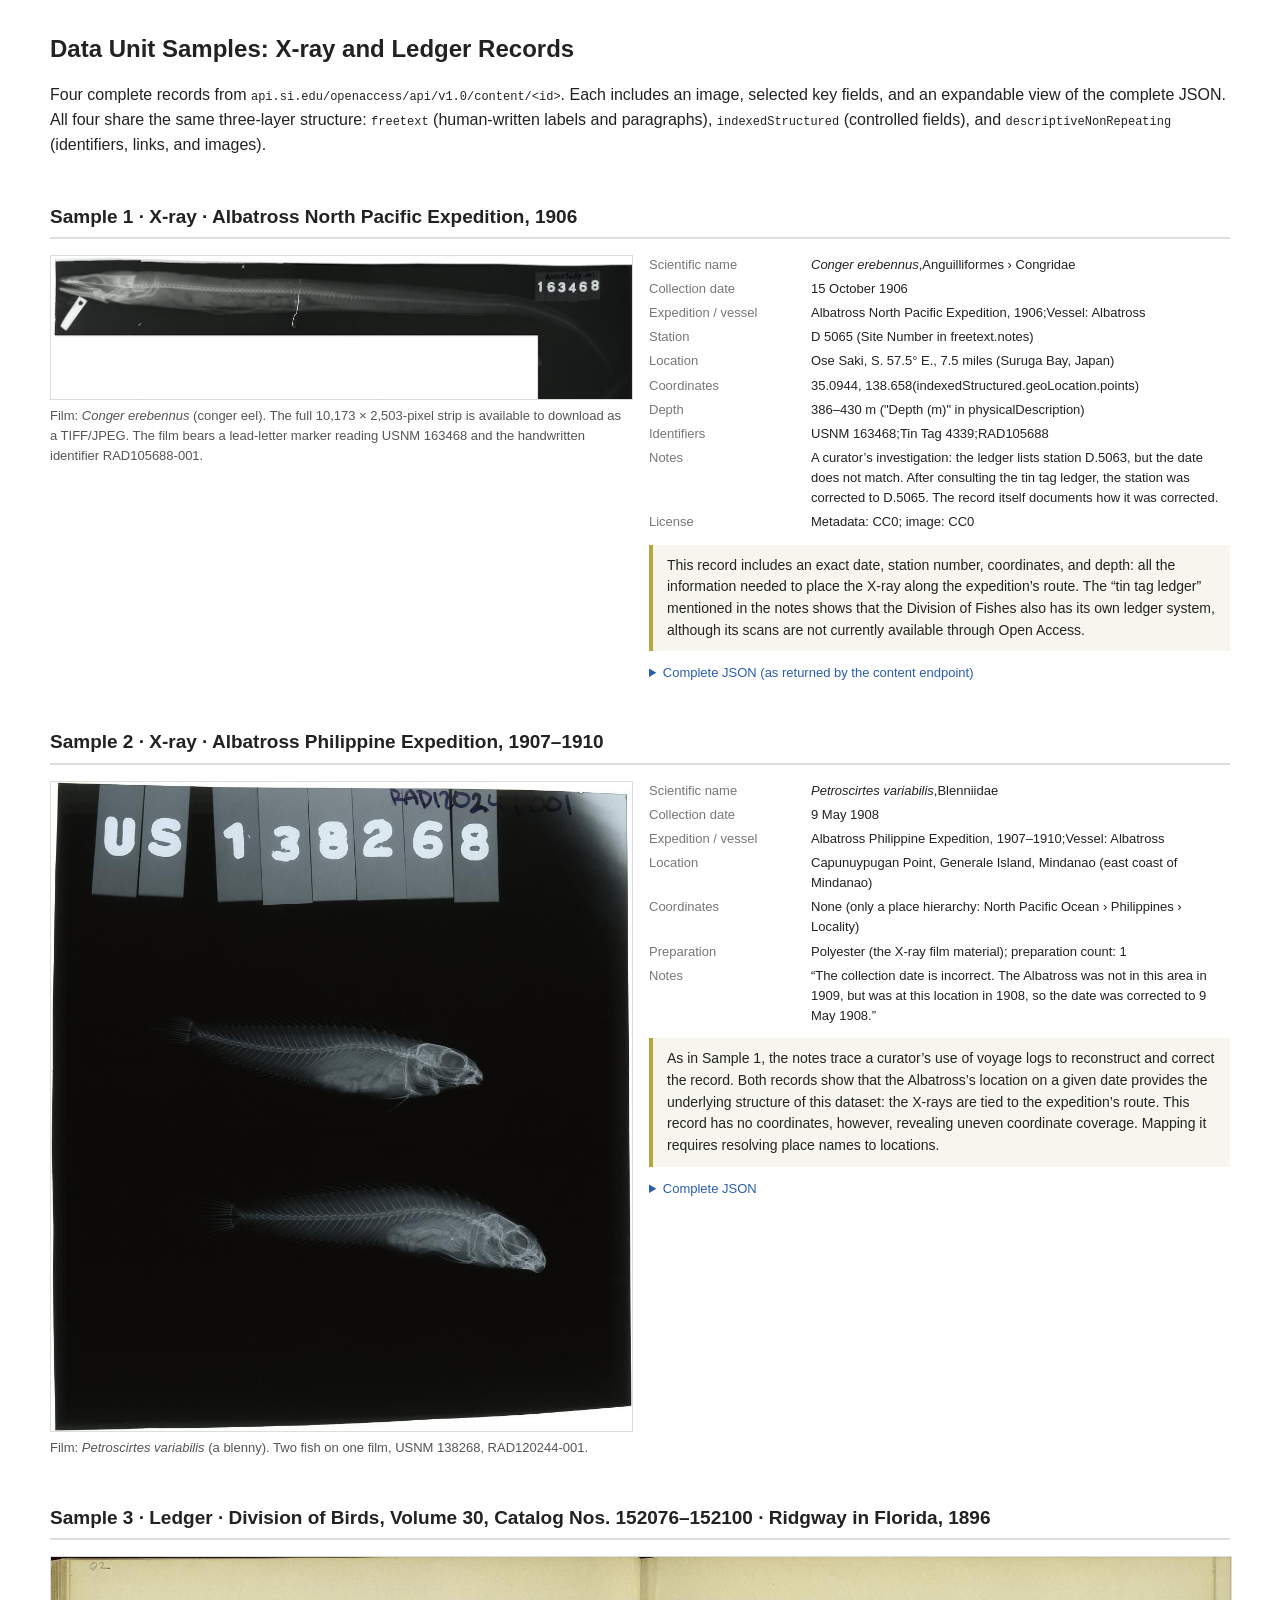
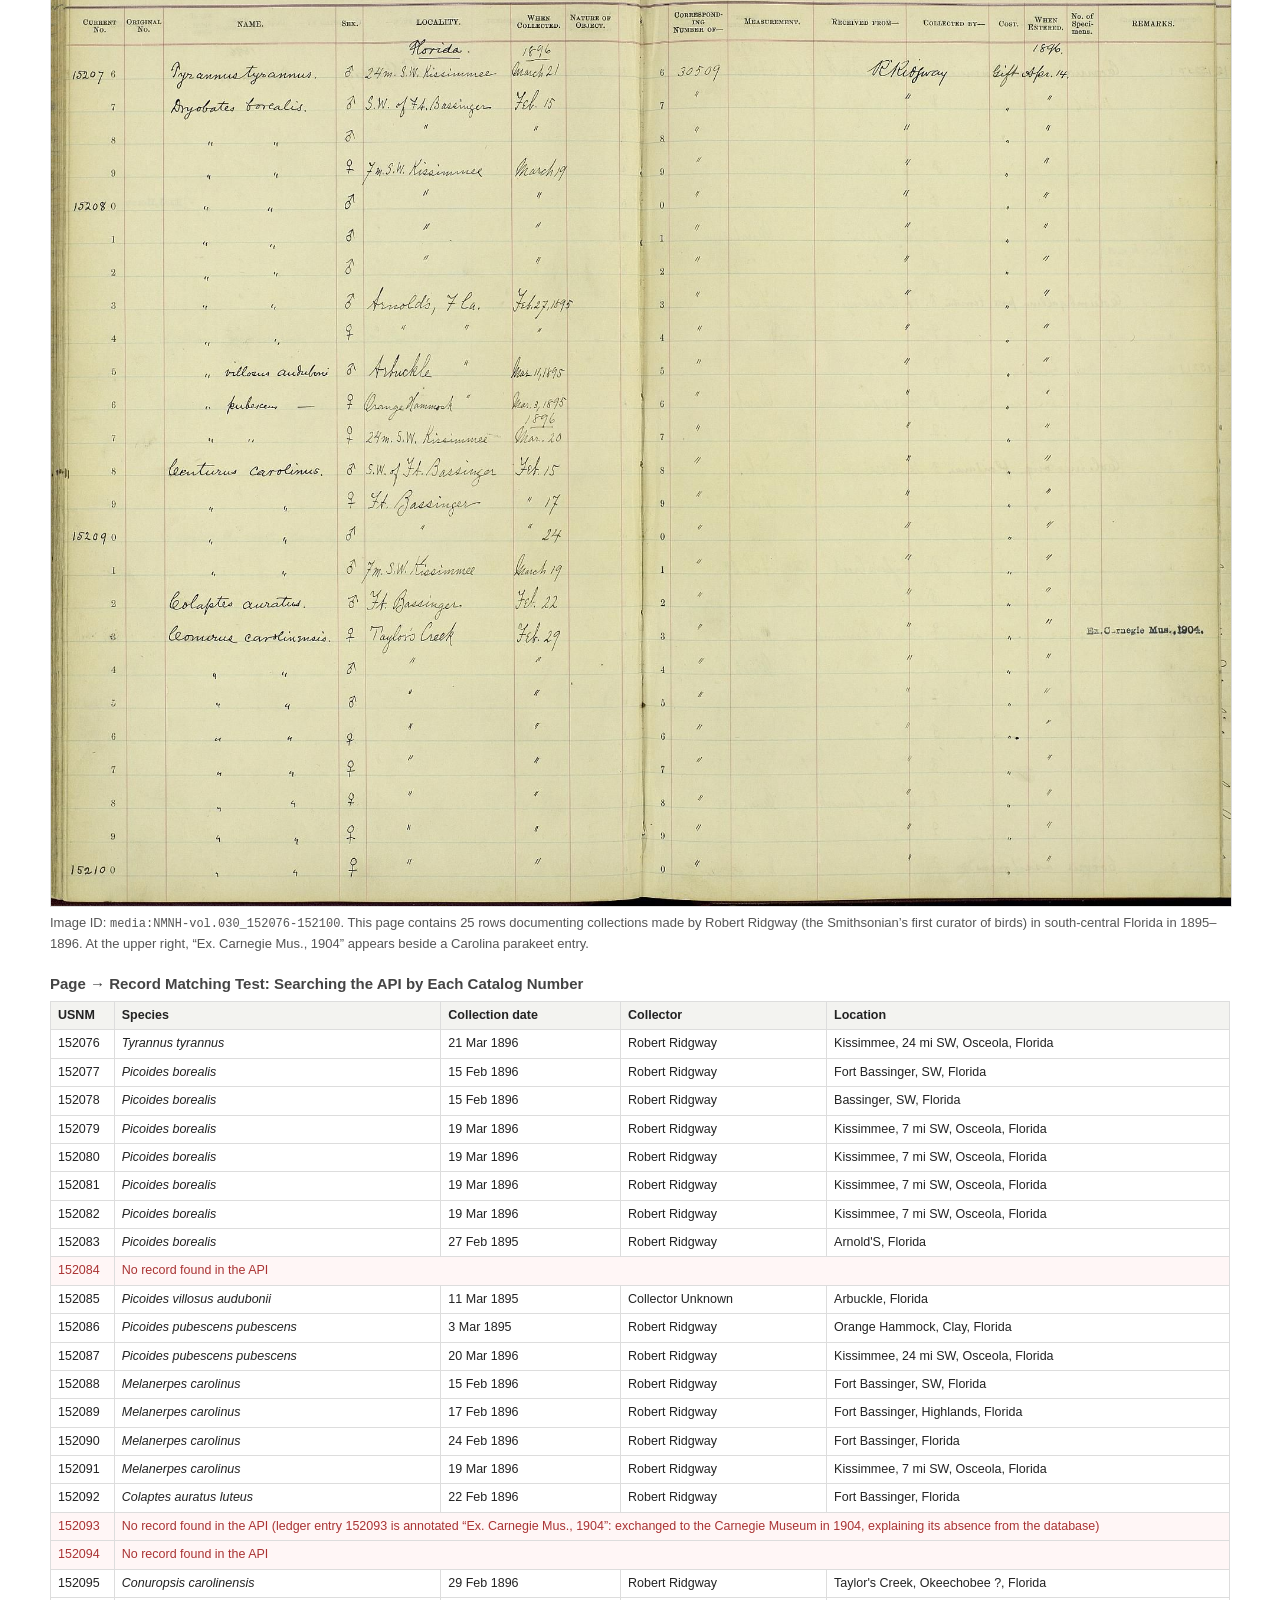
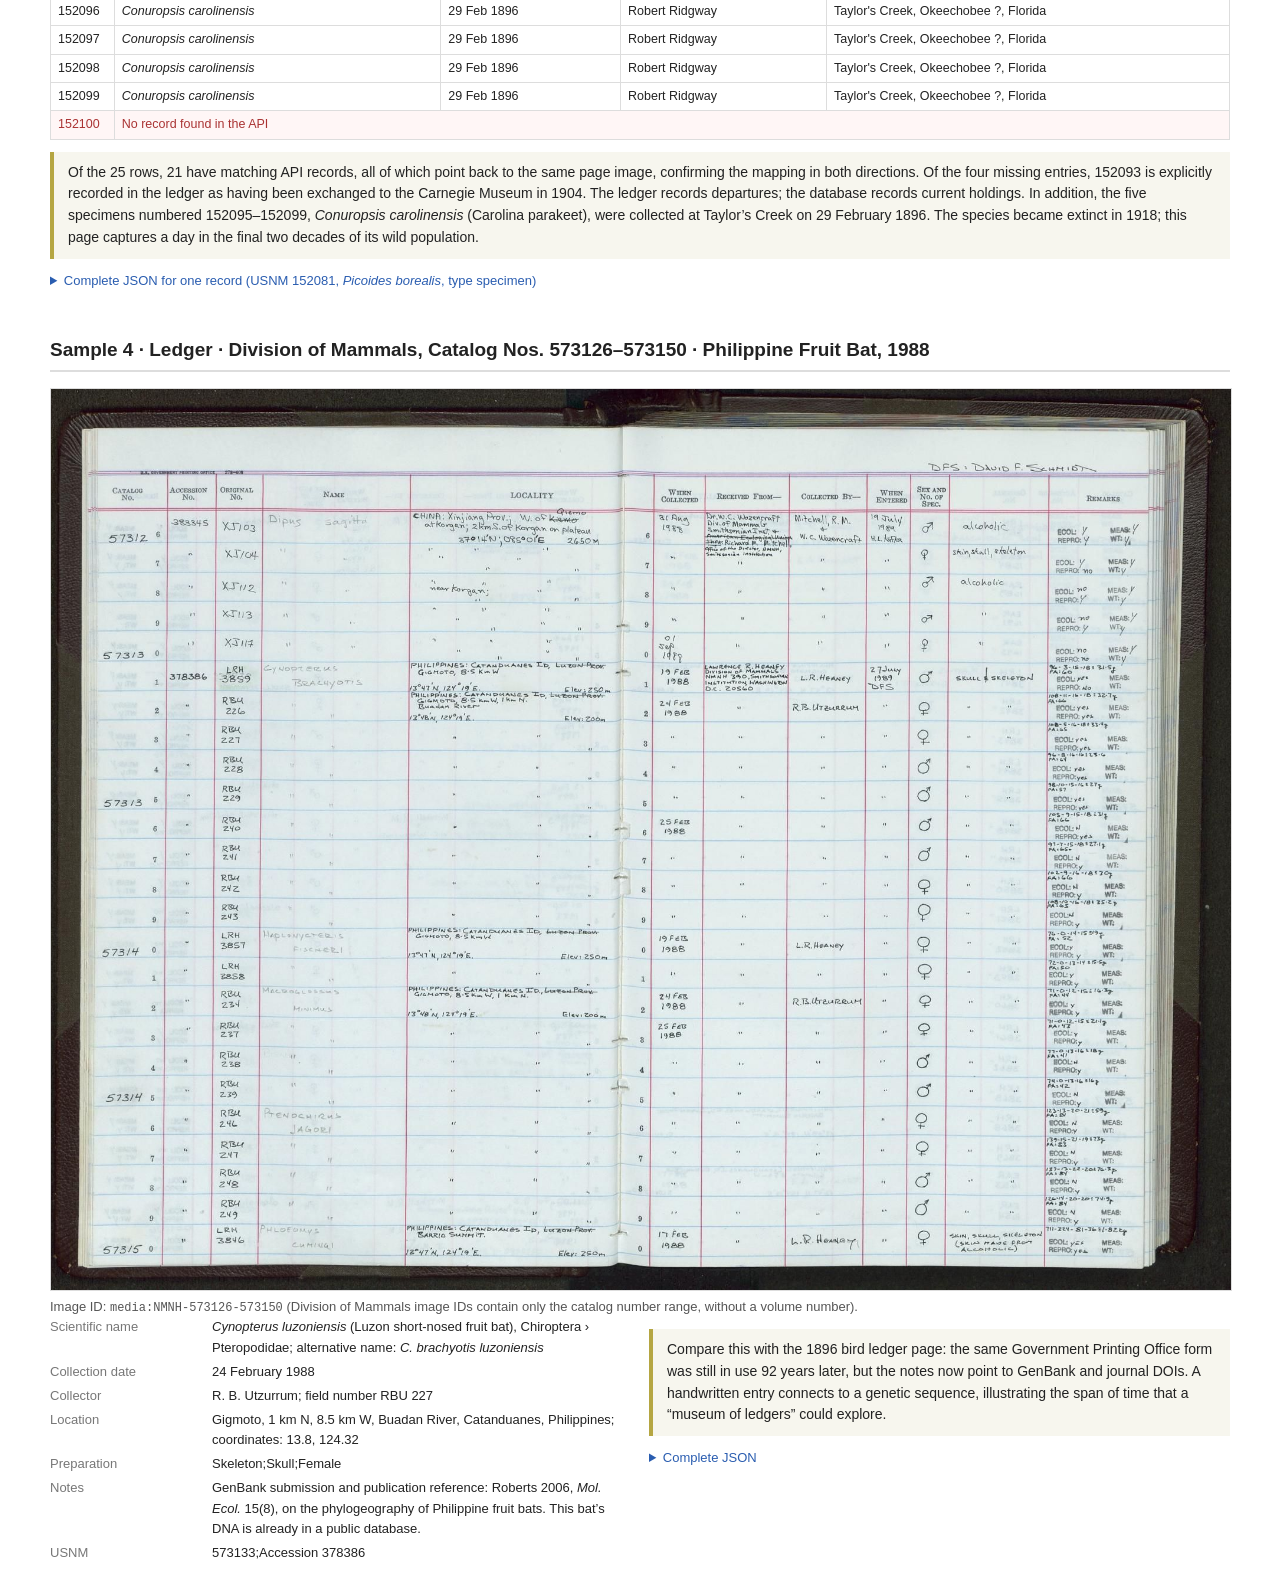
==== si_data_unit_samples_english.html @ 01567a66 "Add files via upload" ====
<!doctype html><html lang="en"><head><meta charset="utf-8"><meta name="viewport" content="width=device-width,initial-scale=1"><title>Data Unit Samples: X-rays and Ledgers</title>
<style>
body{font-family:-apple-system,"Segoe UI","PingFang SC","Microsoft YaHei",sans-serif;max-width:1180px;margin:30px auto;padding:0 20px;color:#222;line-height:1.55}
h1{font-size:24px} h2{font-size:19px;margin-top:44px;border-bottom:2px solid #ddd;padding-bottom:6px} h3{font-size:15px;margin:18px 0 6px;color:#444}
img{max-width:100%;display:block;border:1px solid #ddd} .row{display:grid;grid-template-columns:1fr 1fr;gap:18px} @media(max-width:800px){.row{grid-template-columns:1fr}}
dl{display:grid;grid-template-columns:150px 1fr;gap:4px 12px;font-size:13px;margin:0} dt{color:#777} dd{margin:0}
details{margin-top:10px} summary{cursor:pointer;color:#2a5db0;font-size:13px} pre{background:#f5f5f2;padding:12px;font-size:11.5px;overflow:auto;max-height:640px;border:1px solid #e5e5e5}
table{border-collapse:collapse;font-size:12.5px;width:100%} th,td{border:1px solid #ddd;padding:4px 7px;text-align:left} th{background:#f3f3f0} tr.miss td{color:#a33;background:#fff6f6}
.note{background:#f7f6ee;border-left:4px solid #b5a642;padding:10px 14px;font-size:14px;margin:12px 0}
.layer{font-size:13px;color:#555;margin:6px 0 0} code{font-size:12px}
</style></head><body>
<h1>Data Unit Samples: X-ray and Ledger Records</h1>
<p>Four complete records from <code>api.si.edu/openaccess/api/v1.0/content/&lt;id&gt;</code>. Each includes an image, selected key fields, and an expandable view of the complete JSON. All four share the same three-layer structure: <code>freetext</code> (human-written labels and paragraphs), <code>indexedStructured</code> (controlled fields), and <code>descriptiveNonRepeating</code> (identifiers, links, and images).</p>

<h2>Sample 1 · X-ray · Albatross North Pacific Expedition, 1906</h2>
<div class="row"><div><img src="[data-uri]"><p class="layer">Film: <i>Conger erebennus</i> (conger eel). The full 10,173 × 2,503-pixel strip is available to download as a TIFF/JPEG. The film bears a lead-letter marker reading USNM 163468 and the handwritten identifier RAD105688-001.</p></div>
<div><dl>
<dt>Scientific name</dt><dd><i>Conger erebennus</i>,Anguilliformes › Congridae</dd>
<dt>Collection date</dt><dd>15 October 1906</dd>
<dt>Expedition / vessel</dt><dd>Albatross North Pacific Expedition, 1906;Vessel: Albatross</dd>
<dt>Station</dt><dd>D 5065 (Site Number in freetext.notes)</dd>
<dt>Location</dt><dd>Ose Saki, S. 57.5° E., 7.5 miles (Suruga Bay, Japan)</dd>
<dt>Coordinates</dt><dd>35.0944, 138.658(indexedStructured.geoLocation.points)</dd>
<dt>Depth</dt><dd>386–430 m ("Depth (m)" in physicalDescription)</dd>
<dt>Identifiers</dt><dd>USNM 163468;Tin Tag 4339;RAD105688</dd>
<dt>Notes</dt><dd>A curator’s investigation: the ledger lists station D.5063, but the date does not match. After consulting the tin tag ledger, the station was corrected to D.5065. The record itself documents how it was corrected.</dd>
<dt>License</dt><dd>Metadata: CC0; image: CC0</dd>
</dl>
<div class="note">This record includes an exact date, station number, coordinates, and depth: all the information needed to place the X-ray along the expedition’s route. The “tin tag ledger” mentioned in the notes shows that the Division of Fishes also has its own ledger system, although its scans are not currently available through Open Access.</div>
<details><summary>Complete JSON (as returned by the content endpoint)</summary><pre>{
  &quot;id&quot;: &quot;ld1-1643414114157-1643414151079-1&quot;,
  &quot;title&quot;: &quot;Conger erebennus&quot;,
  &quot;unitCode&quot;: &quot;NMNHFISHES&quot;,
  &quot;type&quot;: &quot;edanmdm&quot;,
  &quot;url&quot;: &quot;edanmdm:nmnhvz_5194413&quot;,
  &quot;content&quot;: {
    &quot;freetext&quot;: {
      &quot;date&quot;: [
        {
          &quot;label&quot;: &quot;Collection Date&quot;,
          &quot;content&quot;: &quot;15 Oct 1906&quot;
        }
      ],
      &quot;name&quot;: [
        {
          &quot;label&quot;: &quot;Expedition&quot;,
          &quot;content&quot;: &quot;Albatross North Pacific Expedition, 1906&quot;
        },
        {
          &quot;label&quot;: &quot;Ocean/Sea/Gulf&quot;,
          &quot;content&quot;: &quot;North Pacific Ocean, Suruga Bay&quot;
        },
        {
          &quot;label&quot;: &quot;Vessel&quot;,
          &quot;content&quot;: &quot;Albatross&quot;
        }
      ],
      &quot;notes&quot;: [
        {
          &quot;label&quot;: &quot;Notes&quot;,
          &quot;content&quot;: &quot;In ledger there is a notation indicating this lot was collected at Albatross station D. 5063, but associated data in locality text has different collection date (15 Oct 1906) from proofed collection date for this station (13 Oct 1906). Albatross tin tag ledger indicates TT 4339 was collected at D. 5065. No labels in specimen jar, other than computer printed label. Locality has been updated to station D. 5065.&quot;
        },
        {
          &quot;label&quot;: &quot;Record Last Modified&quot;,
          &quot;content&quot;: &quot;10 Dec 2015&quot;
        },
        {
          &quot;label&quot;: &quot;Site Number&quot;,
          &quot;content&quot;: &quot;D 5065&quot;
        },
        {
          &quot;label&quot;: &quot;Specimen Count&quot;,
          &quot;content&quot;: &quot;1&quot;
        }
      ],
      &quot;place&quot;: [
        {
          &quot;label&quot;: &quot;Place&quot;,
          &quot;content&quot;: &quot;Ose Saki, S. 57.5 degrees E., 7.5 miles. (In Suruga Gulf, Japan)., Japan, North Pacific Ocean&quot;
        }
      ],
      &quot;setName&quot;: [
        {
          &quot;label&quot;: &quot;See more items in&quot;,
          &quot;content&quot;: &quot;Vertebrate Zoology&quot;
        },
        {
          &quot;label&quot;: &quot;See more items in&quot;,
          &quot;content&quot;: &quot;Fishes&quot;
        }
      ],
      &quot;publisher&quot;: [
        {
          &quot;label&quot;: &quot;Published Name&quot;,
          &quot;content&quot;: &quot;Conger erebennus&quot;
        }
      ],
      &quot;dataSource&quot;: [
        {
          &quot;label&quot;: &quot;Data Source&quot;,
          &quot;content&quot;: &quot;NMNH - Vertebrate Zoology - Fishes Division&quot;
        }
      ],
      &quot;identifier&quot;: [
        {
          &quot;label&quot;: &quot;Accession Number&quot;,
          &quot;content&quot;: &quot;000000&quot;
        },
        {
          &quot;label&quot;: &quot;Other Numbers&quot;,
          &quot;content&quot;: &quot;Tin Tag : 4339&quot;
        },
        {
          &quot;label&quot;: &quot;USNM Number&quot;,
          &quot;content&quot;: &quot;163468&quot;
        }
      ],
      &quot;taxonomicName&quot;: [
        {
          &quot;label&quot;: &quot;Taxonomy&quot;,
          &quot;content&quot;: &quot;Animalia, Chordata, Vertebrata, Osteichthyes, Actinopterygii, Neopterygii, Elopomorpha, Anguilliformes, Congroidei, Congridae, Congrinae&quot;
        }
      ],
      &quot;physicalDescription&quot;: [
        {
          &quot;label&quot;: &quot;Depth (m)&quot;,
          &quot;content&quot;: &quot;386 - 430&quot;
        }
      ]
    },
    &quot;indexedStructured&quot;: {
      &quot;date&quot;: [
        &quot;1900s&quot;
      ],
      &quot;place&quot;: [
        &quot;Japan&quot;,
        &quot;North Pacific Ocean&quot;
      ],
      &quot;topic&quot;: [
        &quot;Actinopterygii&quot;,
        &quot;Fishes&quot;
      ],
      &quot;tax_class&quot;: [
        &quot;Actinopterygii&quot;
      ],
      &quot;tax_order&quot;: [
        &quot;Anguilliformes&quot;
      ],
      &quot;tax_family&quot;: [
        &quot;Congridae&quot;
      ],
      &quot;tax_phylum&quot;: [
        &quot;Chordata&quot;
      ],
      &quot;geoLocation&quot;: [
        {
          &quot;L1&quot;: {
            &quot;type&quot;: &quot;Continent&quot;,
            &quot;content&quot;: &quot;North Pacific Ocean&quot;
          },
          &quot;L2&quot;: {
            &quot;type&quot;: &quot;Country&quot;,
            &quot;content&quot;: &quot;Japan&quot;
          },
          &quot;Other&quot;: {
            &quot;type&quot;: &quot;Locality&quot;,
            &quot;content&quot;: &quot;Ose Saki, S. 57.5 degrees E., 7.5 miles. (In Suruga Gulf, Japan).&quot;
          },
          &quot;points&quot;: {
            &quot;point&quot;: {
              &quot;latitude&quot;: {
                &quot;type&quot;: &quot;decimal&quot;,
                &quot;content&quot;: &quot;35.0944&quot;
              },
              &quot;longitude&quot;: {
                &quot;type&quot;: &quot;decimal&quot;,
                &quot;content&quot;: &quot;138.658&quot;
              }
            }
          }
        }
      ],
      &quot;tax_kingdom&quot;: [
        &quot;Animalia&quot;
      ],
      &quot;scientific_name&quot;: [
        &quot;Conger erebennus&quot;
      ],
      &quot;online_media_type&quot;: [
        &quot;Images&quot;
      ]
    },
    &quot;descriptiveNonRepeating&quot;: {
      &quot;guid&quot;: &quot;http://n2t.net/ark:/65665/31aa3c822-1c84-497d-b0b3-82d79bdae93c&quot;,
      &quot;title&quot;: {
        &quot;label&quot;: &quot;title&quot;,
        &quot;content&quot;: &quot;Conger erebennus&quot;
      },
      &quot;record_ID&quot;: &quot;nmnhvz_5194413&quot;,
      &quot;unit_code&quot;: &quot;NMNHFISHES&quot;,
      &quot;title_sort&quot;: &quot;CONGER EREBENNUS&quot;,
      &quot;data_source&quot;: &quot;NMNH - Vertebrate Zoology - Fishes Division&quot;,
      &quot;record_link&quot;: &quot;http://n2t.net/ark:/65665/31aa3c822-1c84-497d-b0b3-82d79bdae93c&quot;,
      &quot;online_media&quot;: {
        &quot;media&quot;: [
          {
            &quot;id&quot;: &quot;media:NMNH-Conger_erebennus_RAD105688_001&quot;,
            &quot;guid&quot;: &quot;http://n2t.net/ark:/65665/m3b4f464e6-d276-468d-b751-23a638458450&quot;,
            &quot;type&quot;: &quot;Images&quot;,
            &quot;idsId&quot;: &quot;ark:/65665/m3b4f464e6d276468db75123a638458450&quot;,
            &quot;usage&quot;: {
              &quot;access&quot;: &quot;CC0&quot;
            },
            &quot;content&quot;: &quot;https://ids.si.edu/ids/deliveryService/id/ark:/65665/m3b4f464e6d276468db75123a638458450&quot;,
            &quot;thumbnail&quot;: &quot;https://ids.si.edu/ids/deliveryService/id/ark:/65665/m3b4f464e6d276468db75123a638458450/90&quot;,
            &quot;altTextAccessibility&quot;: &quot;&quot;,
            &quot;extDescrAccessibility&quot;: &quot;&quot;,
            &quot;resources&quot;: [
              {
                &quot;label&quot;: &quot;High-resolution TIFF&quot;,
                &quot;url&quot;: &quot;https://ids.si.edu/ids/download?id=NMNH-Conger_erebennus_RAD105688_001.tif&quot;,
                &quot;width&quot;: 10173,
                &quot;height&quot;: 2503,
                &quot;dimensions&quot;: &quot;10173x2503&quot;
              },
              {
                &quot;label&quot;: &quot;High-resolution JPEG&quot;,
                &quot;url&quot;: &quot;https://ids.si.edu/ids/download?id=NMNH-Conger_erebennus_RAD105688_001.jpg&quot;,
                &quot;width&quot;: 10173,
                &quot;height&quot;: 2503,
                &quot;dimensions&quot;: &quot;10173x2503&quot;
              },
              {
                &quot;label&quot;: &quot;Screen Image&quot;,
                &quot;url&quot;: &quot;https://ids.si.edu/ids/download?id=NMNH-Conger_erebennus_RAD105688_001_screen&quot;
              },
              {
                &quot;label&quot;: &quot;Thumbnail Image&quot;,
                &quot;url&quot;: &quot;https://ids.si.edu/ids/download?id=NMNH-Conger_erebennus_RAD105688_001_thumb&quot;
              }
            ]
          }
        ],
        &quot;mediaCount&quot;: 1
      },
      &quot;metadata_usage&quot;: {
        &quot;access&quot;: &quot;CC0&quot;
      }
    }
  },
  &quot;hash&quot;: &quot;a4f7560a0c24f8be225b8e1455f6da3e244323cb&quot;,
  &quot;docSignature&quot;: &quot;163ee21ab77721115747c51538bded5a&quot;,
  &quot;timestamp&quot;: &quot;1663786806&quot;,
  &quot;lastTimeUpdated&quot;: &quot;1734456560&quot;,
  &quot;version&quot;: &quot;&quot;
}</pre></details></div></div>

<h2>Sample 2 · X-ray · Albatross Philippine Expedition, 1907–1910</h2>
<div class="row"><div><img src="[data-uri]"><p class="layer">Film: <i>Petroscirtes variabilis</i> (a blenny). Two fish on one film, USNM 138268, RAD120244-001.</p></div>
<div><dl>
<dt>Scientific name</dt><dd><i>Petroscirtes variabilis</i>,Blenniidae</dd>
<dt>Collection date</dt><dd>9 May 1908</dd>
<dt>Expedition / vessel</dt><dd>Albatross Philippine Expedition, 1907–1910;Vessel: Albatross</dd>
<dt>Location</dt><dd>Capunuypugan Point, Generale Island, Mindanao (east coast of Mindanao)</dd>
<dt>Coordinates</dt><dd>None (only a place hierarchy: North Pacific Ocean › Philippines › Locality)</dd>
<dt>Preparation</dt><dd>Polyester (the X-ray film material); preparation count: 1</dd>
<dt>Notes</dt><dd>“The collection date is incorrect. The Albatross was not in this area in 1909, but was at this location in 1908, so the date was corrected to 9 May 1908.”</dd>
</dl>
<div class="note">As in Sample 1, the notes trace a curator’s use of voyage logs to reconstruct and correct the record. Both records show that the Albatross’s location on a given date provides the underlying structure of this dataset: the X-rays are tied to the expedition’s route. This record has no coordinates, however, revealing uneven coordinate coverage. Mapping it requires resolving place names to locations.</div>
<details><summary>Complete JSON</summary><pre>{
  &quot;id&quot;: &quot;ld1-1643413067249-1643413085184-1&quot;,
  &quot;title&quot;: &quot;Petroscirtes variabilis&quot;,
  &quot;unitCode&quot;: &quot;NMNHFISHES&quot;,
  &quot;type&quot;: &quot;edanmdm&quot;,
  &quot;url&quot;: &quot;edanmdm:nmnhvz_14525341&quot;,
  &quot;content&quot;: {
    &quot;freetext&quot;: {
      &quot;date&quot;: [
        {
          &quot;label&quot;: &quot;Collection Date&quot;,
          &quot;content&quot;: &quot;9 May 1908&quot;
        }
      ],
      &quot;name&quot;: [
        {
          &quot;label&quot;: &quot;Expedition&quot;,
          &quot;content&quot;: &quot;Albatross Philippine Expedition, 1907-1910&quot;
        },
        {
          &quot;label&quot;: &quot;Ocean/Sea/Gulf&quot;,
          &quot;content&quot;: &quot;North Pacific Ocean&quot;
        },
        {
          &quot;label&quot;: &quot;Vessel&quot;,
          &quot;content&quot;: &quot;Albatross&quot;
        }
      ],
      &quot;notes&quot;: [
        {
          &quot;label&quot;: &quot;Notes&quot;,
          &quot;content&quot;: &quot;There is an error with the collection date. The Albatross was not in this area in 1909, but was however in this exact location in 1908. This being the case the record was relinked to May 9, 1908.&quot;
        },
        {
          &quot;label&quot;: &quot;Record Last Modified&quot;,
          &quot;content&quot;: &quot;9 Nov 2020&quot;
        },
        {
          &quot;label&quot;: &quot;Specimen Count&quot;,
          &quot;content&quot;: &quot;1&quot;
        }
      ],
      &quot;place&quot;: [
        {
          &quot;label&quot;: &quot;Place&quot;,
          &quot;content&quot;: &quot;Capunuypugan Point, Generale Island, Mindanao; Pacific Ocean, East Coast Mindanao, Philippines, North Pacific Ocean&quot;
        }
      ],
      &quot;setName&quot;: [
        {
          &quot;label&quot;: &quot;See more items in&quot;,
          &quot;content&quot;: &quot;Vertebrate Zoology&quot;
        },
        {
          &quot;label&quot;: &quot;See more items in&quot;,
          &quot;content&quot;: &quot;Fishes&quot;
        },
        {
          &quot;label&quot;: &quot;See more items in&quot;,
          &quot;content&quot;: &quot;Fish Images&quot;
        }
      ],
      &quot;publisher&quot;: [
        {
          &quot;label&quot;: &quot;Published Name&quot;,
          &quot;content&quot;: &quot;Petroscirtes variabilis&quot;
        }
      ],
      &quot;dataSource&quot;: [
        {
          &quot;label&quot;: &quot;Data Source&quot;,
          &quot;content&quot;: &quot;NMNH - Vertebrate Zoology - Fishes Division&quot;
        }
      ],
      &quot;identifier&quot;: [
        {
          &quot;label&quot;: &quot;Accession Number&quot;,
          &quot;content&quot;: &quot;2077093&quot;
        },
        {
          &quot;label&quot;: &quot;Other Numbers&quot;,
          &quot;content&quot;: &quot;Catalog Number : USNM 138268&quot;
        },
        {
          &quot;label&quot;: &quot;USNM Number&quot;,
          &quot;content&quot;: &quot;RAD120244&quot;
        }
      ],
      &quot;taxonomicName&quot;: [
        {
          &quot;label&quot;: &quot;Taxonomy&quot;,
          &quot;content&quot;: &quot;Animalia, Chordata, Vertebrata, Osteichthyes, Actinopterygii, Neopterygii, Acanthopterygii, Perciformes, Blennioidei, Blenniidae, Blenniinae&quot;
        }
      ],
      &quot;physicalDescription&quot;: [
        {
          &quot;label&quot;: &quot;Prep Count&quot;,
          &quot;content&quot;: &quot;1&quot;
        },
        {
          &quot;label&quot;: &quot;Preparation&quot;,
          &quot;content&quot;: &quot;Polyester&quot;
        }
      ]
    },
    &quot;indexedStructured&quot;: {
      &quot;date&quot;: [
        &quot;1900s&quot;
      ],
      &quot;place&quot;: [
        &quot;Philippines&quot;,
        &quot;North Pacific Ocean&quot;
      ],
      &quot;topic&quot;: [
        &quot;Actinopterygii&quot;,
        &quot;Fishes&quot;
      ],
      &quot;tax_class&quot;: [
        &quot;Actinopterygii&quot;
      ],
      &quot;tax_order&quot;: [
        &quot;Perciformes&quot;
      ],
      &quot;tax_family&quot;: [
        &quot;Blenniidae&quot;
      ],
      &quot;tax_phylum&quot;: [
        &quot;Chordata&quot;
      ],
      &quot;geoLocation&quot;: [
        {
          &quot;L1&quot;: {
            &quot;type&quot;: &quot;Continent&quot;,
            &quot;content&quot;: &quot;North Pacific Ocean&quot;
          },
          &quot;L2&quot;: {
            &quot;type&quot;: &quot;Country&quot;,
            &quot;content&quot;: &quot;Philippines&quot;
          },
          &quot;Other&quot;: {
            &quot;type&quot;: &quot;Locality&quot;,
            &quot;content&quot;: &quot;Capunuypugan Point, Generale Island, Mindanao; Pacific Ocean, East Coast Mindanao&quot;
          }
        }
      ],
      &quot;tax_kingdom&quot;: [
        &quot;Animalia&quot;
      ],
      &quot;scientific_name&quot;: [
        &quot;Petroscirtes variabilis&quot;
      ],
      &quot;online_media_type&quot;: [
        &quot;Images&quot;
      ]
    },
    &quot;descriptiveNonRepeating&quot;: {
      &quot;guid&quot;: &quot;http://n2t.net/ark:/65665/3427c7a81-78ce-4300-b836-58e9186e8fa4&quot;,
      &quot;title&quot;: {
        &quot;label&quot;: &quot;title&quot;,
        &quot;content&quot;: &quot;Petroscirtes variabilis&quot;
      },
      &quot;record_ID&quot;: &quot;nmnhvz_14525341&quot;,
      &quot;unit_code&quot;: &quot;NMNHFISHES&quot;,
      &quot;title_sort&quot;: &quot;PETROSCIRTES VARIABILIS&quot;,
      &quot;data_source&quot;: &quot;NMNH - Vertebrate Zoology - Fishes Division&quot;,
      &quot;record_link&quot;: &quot;http://n2t.net/ark:/65665/3427c7a81-78ce-4300-b836-58e9186e8fa4&quot;,
      &quot;online_media&quot;: {
        &quot;media&quot;: [
          {
            &quot;id&quot;: &quot;media:NMNH-Petroscirtes_variabilis_RAD120244_001&quot;,
            &quot;guid&quot;: &quot;http://n2t.net/ark:/65665/m3befaa7d9-ee0d-41bc-a6ca-b74ede5dedd4&quot;,
            &quot;type&quot;: &quot;Images&quot;,
            &quot;idsId&quot;: &quot;ark:/65665/m3befaa7d9ee0d41bca6cab74ede5dedd4&quot;,
            &quot;usage&quot;: {
              &quot;access&quot;: &quot;CC0&quot;
            },
            &quot;content&quot;: &quot;https://ids.si.edu/ids/deliveryService/id/ark:/65665/m3befaa7d9ee0d41bca6cab74ede5dedd4&quot;,
            &quot;thumbnail&quot;: &quot;https://ids.si.edu/ids/deliveryService/id/ark:/65665/m3befaa7d9ee0d41bca6cab74ede5dedd4/90&quot;,
            &quot;altTextAccessibility&quot;: &quot;&quot;,
            &quot;extDescrAccessibility&quot;: &quot;&quot;,
            &quot;resources&quot;: [
              {
                &quot;label&quot;: &quot;High-resolution TIFF&quot;,
                &quot;url&quot;: &quot;https://ids.si.edu/ids/download?id=NMNH-Petroscirtes_variabilis_RAD120244_001.tif&quot;,
                &quot;width&quot;: 8286,
                &quot;height&quot;: 9265,
                &quot;dimensions&quot;: &quot;8286x9265&quot;
              },
              {
                &quot;label&quot;: &quot;High-resolution JPEG&quot;,
                &quot;url&quot;: &quot;https://ids.si.edu/ids/download?id=NMNH-Petroscirtes_variabilis_RAD120244_001.jpg&quot;,
                &quot;width&quot;: 8286,
                &quot;height&quot;: 9265,
                &quot;dimensions&quot;: &quot;8286x9265&quot;
              },
              {
                &quot;label&quot;: &quot;Screen Image&quot;,
                &quot;url&quot;: &quot;https://ids.si.edu/ids/download?id=NMNH-Petroscirtes_variabilis_RAD120244_001_screen&quot;
              },
              {
                &quot;label&quot;: &quot;Thumbnail Image&quot;,
                &quot;url&quot;: &quot;https://ids.si.edu/ids/download?id=NMNH-Petroscirtes_variabilis_RAD120244_001_thumb&quot;
              }
            ]
          }
        ],
        &quot;mediaCount&quot;: 1
      },
      &quot;metadata_usage&quot;: {
        &quot;access&quot;: &quot;CC0&quot;
      }
    }
  },
  &quot;hash&quot;: &quot;1d72cb362d5eaf888b10dfbdae98b4ba8ef9679a&quot;,
  &quot;docSignature&quot;: &quot;118f37e5624fea47c5959ca9ac5b7f4d&quot;,
  &quot;timestamp&quot;: &quot;1663785545&quot;,
  &quot;lastTimeUpdated&quot;: &quot;1735061477&quot;,
  &quot;version&quot;: &quot;&quot;
}</pre></details></div></div>

<h2>Sample 3 · Ledger · Division of Birds, Volume 30, Catalog Nos. 152076–152100 · Ridgway in Florida, 1896</h2>
<img src="[data-uri]">
<p class="layer">Image ID: <code>media:NMNH-vol.030_152076-152100</code>. This page contains 25 rows documenting collections made by Robert Ridgway (the Smithsonian’s first curator of birds) in south-central Florida in 1895–1896. At the upper right, “Ex. Carnegie Mus., 1904” appears beside a Carolina parakeet entry.</p>
<h3>Page → Record Matching Test: Searching the API by Each Catalog Number</h3>
<table><tr><th>USNM</th><th>Species</th><th>Collection date</th><th>Collector</th><th>Location</th></tr><tr><td>152076</td><td><i>Tyrannus tyrannus</i></td><td>21 Mar 1896</td><td>Robert Ridgway</td><td>Kissimmee, 24 mi SW, Osceola, Florida</td></tr><tr><td>152077</td><td><i>Picoides borealis</i></td><td>15 Feb 1896</td><td>Robert Ridgway</td><td>Fort Bassinger, SW, Florida</td></tr><tr><td>152078</td><td><i>Picoides borealis</i></td><td>15 Feb 1896</td><td>Robert Ridgway</td><td>Bassinger, SW, Florida</td></tr><tr><td>152079</td><td><i>Picoides borealis</i></td><td>19 Mar 1896</td><td>Robert Ridgway</td><td>Kissimmee, 7 mi SW, Osceola, Florida</td></tr><tr><td>152080</td><td><i>Picoides borealis</i></td><td>19 Mar 1896</td><td>Robert Ridgway</td><td>Kissimmee, 7 mi SW, Osceola, Florida</td></tr><tr><td>152081</td><td><i>Picoides borealis</i></td><td>19 Mar 1896</td><td>Robert Ridgway</td><td>Kissimmee, 7 mi SW, Osceola, Florida</td></tr><tr><td>152082</td><td><i>Picoides borealis</i></td><td>19 Mar 1896</td><td>Robert Ridgway</td><td>Kissimmee, 7 mi SW, Osceola, Florida</td></tr><tr><td>152083</td><td><i>Picoides borealis</i></td><td>27 Feb 1895</td><td>Robert Ridgway</td><td>Arnold&#x27;S, Florida</td></tr><tr class='miss'><td>152084</td><td colspan=4>No record found in the API</td></tr><tr><td>152085</td><td><i>Picoides villosus audubonii</i></td><td>11 Mar 1895</td><td>Collector Unknown</td><td>Arbuckle, Florida</td></tr><tr><td>152086</td><td><i>Picoides pubescens pubescens</i></td><td>3 Mar 1895</td><td>Robert Ridgway</td><td>Orange Hammock, Clay, Florida</td></tr><tr><td>152087</td><td><i>Picoides pubescens pubescens</i></td><td>20 Mar 1896</td><td>Robert Ridgway</td><td>Kissimmee, 24 mi SW, Osceola, Florida</td></tr><tr><td>152088</td><td><i>Melanerpes carolinus</i></td><td>15 Feb 1896</td><td>Robert Ridgway</td><td>Fort Bassinger, SW, Florida</td></tr><tr><td>152089</td><td><i>Melanerpes carolinus</i></td><td>17 Feb 1896</td><td>Robert Ridgway</td><td>Fort Bassinger, Highlands, Florida</td></tr><tr><td>152090</td><td><i>Melanerpes carolinus</i></td><td>24 Feb 1896</td><td>Robert Ridgway</td><td>Fort Bassinger, Florida</td></tr><tr><td>152091</td><td><i>Melanerpes carolinus</i></td><td>19 Mar 1896</td><td>Robert Ridgway</td><td>Kissimmee, 7 mi SW, Osceola, Florida</td></tr><tr><td>152092</td><td><i>Colaptes auratus luteus</i></td><td>22 Feb 1896</td><td>Robert Ridgway</td><td>Fort Bassinger, Florida</td></tr><tr class='miss'><td>152093</td><td colspan=4>No record found in the API (ledger entry 152093 is annotated “Ex. Carnegie Mus., 1904”: exchanged to the Carnegie Museum in 1904, explaining its absence from the database)</td></tr><tr class='miss'><td>152094</td><td colspan=4>No record found in the API</td></tr><tr><td>152095</td><td><i>Conuropsis carolinensis</i></td><td>29 Feb 1896</td><td>Robert Ridgway</td><td>Taylor&#x27;s Creek, Okeechobee ?, Florida</td></tr><tr><td>152096</td><td><i>Conuropsis carolinensis</i></td><td>29 Feb 1896</td><td>Robert Ridgway</td><td>Taylor&#x27;s Creek, Okeechobee ?, Florida</td></tr><tr><td>152097</td><td><i>Conuropsis carolinensis</i></td><td>29 Feb 1896</td><td>Robert Ridgway</td><td>Taylor&#x27;s Creek, Okeechobee ?, Florida</td></tr><tr><td>152098</td><td><i>Conuropsis carolinensis</i></td><td>29 Feb 1896</td><td>Robert Ridgway</td><td>Taylor&#x27;s Creek, Okeechobee ?, Florida</td></tr><tr><td>152099</td><td><i>Conuropsis carolinensis</i></td><td>29 Feb 1896</td><td>Robert Ridgway</td><td>Taylor&#x27;s Creek, Okeechobee ?, Florida</td></tr><tr class='miss'><td>152100</td><td colspan=4>No record found in the API</td></tr></table>
<div class="note">Of the 25 rows, 21 have matching API records, all of which point back to the same page image, confirming the mapping in both directions. Of the four missing entries, 152093 is explicitly recorded in the ledger as having been exchanged to the Carnegie Museum in 1904. The ledger records departures; the database records current holdings. In addition, the five specimens numbered 152095–152099, <i>Conuropsis carolinensis</i> (Carolina parakeet), were collected at Taylor’s Creek on 29 February 1896. The species became extinct in 1918; this page captures a day in the final two decades of its wild population.</div>
<details><summary>Complete JSON for one record (USNM 152081, <i>Picoides borealis</i>, type specimen)</summary><pre>{
  &quot;id&quot;: &quot;ld1-1643412839168-1643412850940-1&quot;,
  &quot;title&quot;: &quot;Picoides borealis&quot;,
  &quot;unitCode&quot;: &quot;NMNHBIRDS&quot;,
  &quot;type&quot;: &quot;edanmdm&quot;,
  &quot;url&quot;: &quot;edanmdm:nmnhvz_4022670&quot;,
  &quot;content&quot;: {
    &quot;freetext&quot;: {
      &quot;date&quot;: [
        {
          &quot;label&quot;: &quot;Collection Date&quot;,
          &quot;content&quot;: &quot;19 Mar 1896&quot;
        }
      ],
      &quot;name&quot;: [
        {
          &quot;label&quot;: &quot;Collector&quot;,
          &quot;content&quot;: &quot;Robert Ridgway&quot;
        }
      ],
      &quot;notes&quot;: [
        {
          &quot;label&quot;: &quot;Record Last Modified&quot;,
          &quot;content&quot;: &quot;29 Oct 2024&quot;
        },
        {
          &quot;label&quot;: &quot;Specimen Count&quot;,
          &quot;content&quot;: &quot;1&quot;
        }
      ],
      &quot;place&quot;: [
        {
          &quot;label&quot;: &quot;Place&quot;,
          &quot;content&quot;: &quot;Kissimmee, 7 mi SW, Osceola, Florida, United States, North America&quot;
        }
      ],
      &quot;setName&quot;: [
        {
          &quot;label&quot;: &quot;See more items in&quot;,
          &quot;content&quot;: &quot;Vertebrate Zoology&quot;
        },
        {
          &quot;label&quot;: &quot;See more items in&quot;,
          &quot;content&quot;: &quot;Birds&quot;
        }
      ],
      &quot;publisher&quot;: [
        {
          &quot;label&quot;: &quot;Published Name&quot;,
          &quot;content&quot;: &quot;Picoides borealis&quot;
        },
        {
          &quot;label&quot;: &quot;Published Name&quot;,
          &quot;content&quot;: &quot;Dryobates borealis hylonomus Wetmore&quot;
        }
      ],
      &quot;dataSource&quot;: [
        {
          &quot;label&quot;: &quot;Data Source&quot;,
          &quot;content&quot;: &quot;NMNH - Vertebrate Zoology - Birds Division&quot;
        }
      ],
      &quot;identifier&quot;: [
        {
          &quot;label&quot;: &quot;USNM Number&quot;,
          &quot;content&quot;: &quot;152081&quot;
        }
      ],
      &quot;objectType&quot;: [
        {
          &quot;label&quot;: &quot;Type Citation&quot;,
          &quot;content&quot;: &quot;Wetmore, A. 1941. Proc. U.S. Nat. Mus. 90 (3117): 498.&quot;
        },
        {
          &quot;label&quot;: &quot;Type Status&quot;,
          &quot;content&quot;: &quot;Type&quot;
        }
      ],
      &quot;taxonomicName&quot;: [
        {
          &quot;label&quot;: &quot;Taxonomy&quot;,
          &quot;content&quot;: &quot;Animalia, Chordata, Vertebrata, Aves, Piciformes, Picidae&quot;
        }
      ],
      &quot;physicalDescription&quot;: [
        {
          &quot;label&quot;: &quot;Preparation&quot;,
          &quot;content&quot;: &quot;Skin: Whole&quot;
        },
        {
          &quot;label&quot;: &quot;Sex&quot;,
          &quot;content&quot;: &quot;Male&quot;
        },
        {
          &quot;label&quot;: &quot;Stage&quot;,
          &quot;content&quot;: &quot;Adult&quot;
        }
      ]
    },
    &quot;indexedStructured&quot;: {
      &quot;date&quot;: [
        &quot;1890s&quot;
      ],
      &quot;name&quot;: [
        &quot;Ridgway, R.&quot;
      ],
      &quot;place&quot;: [
        &quot;Osceola&quot;,
        &quot;United States&quot;,
        &quot;Florida&quot;,
        &quot;North America&quot;
      ],
      &quot;topic&quot;: [
        &quot;Animals&quot;,
        &quot;Birds&quot;
      ],
      &quot;tax_class&quot;: [
        &quot;Aves&quot;
      ],
      &quot;tax_order&quot;: [
        &quot;Piciformes&quot;
      ],
      &quot;tax_family&quot;: [
        &quot;Picidae&quot;
      ],
      &quot;tax_phylum&quot;: [
        &quot;Chordata&quot;
      ],
      &quot;geoLocation&quot;: [
        {
          &quot;L1&quot;: {
            &quot;type&quot;: &quot;Continent&quot;,
            &quot;content&quot;: &quot;North America&quot;
          },
          &quot;L2&quot;: {
            &quot;type&quot;: &quot;Country&quot;,
            &quot;content&quot;: &quot;United States&quot;
          },
          &quot;L3&quot;: {
            &quot;type&quot;: &quot;State&quot;,
            &quot;content&quot;: &quot;Florida&quot;
          },
          &quot;L4&quot;: {
            &quot;type&quot;: &quot;County&quot;,
            &quot;content&quot;: &quot;Osceola&quot;
          },
          &quot;Other&quot;: {
            &quot;type&quot;: &quot;Locality&quot;,
            &quot;content&quot;: &quot;Kissimmee, 7 mi SW&quot;
          }
        }
      ],
      &quot;object_type&quot;: [
        &quot;Taxonomic type specimens&quot;
      ],
      &quot;tax_kingdom&quot;: [
        &quot;Animalia&quot;
      ],
      &quot;scientific_name&quot;: [
        &quot;Picoides borealis&quot;,
        &quot;Dryobates borealis hylonomus Wetmore&quot;
      ],
      &quot;online_media_type&quot;: [
        &quot;Images&quot;
      ]
    },
    &quot;descriptiveNonRepeating&quot;: {
      &quot;guid&quot;: &quot;http://n2t.net/ark:/65665/3206e28a5-f6c6-4247-b103-82a1c6858dfe&quot;,
      &quot;title&quot;: {
        &quot;label&quot;: &quot;title&quot;,
        &quot;content&quot;: &quot;Picoides borealis&quot;
      },
      &quot;record_ID&quot;: &quot;nmnhvz_4022670&quot;,
      &quot;unit_code&quot;: &quot;NMNHBIRDS&quot;,
      &quot;title_sort&quot;: &quot;PICOIDES BOREALIS&quot;,
      &quot;data_source&quot;: &quot;NMNH - Vertebrate Zoology - Birds Division&quot;,
      &quot;record_link&quot;: &quot;http://n2t.net/ark:/65665/3206e28a5-f6c6-4247-b103-82a1c6858dfe&quot;,
      &quot;online_media&quot;: {
        &quot;media&quot;: [
          {
            &quot;id&quot;: &quot;media:NMNH-vol.030_152076-152100&quot;,
            &quot;guid&quot;: &quot;http://n2t.net/ark:/65665/m334504d01-07b8-4b3b-a002-263f96c65130&quot;,
            &quot;type&quot;: &quot;Images&quot;,
            &quot;idsId&quot;: &quot;ark:/65665/m334504d0107b84b3ba002263f96c65130&quot;,
            &quot;usage&quot;: {
              &quot;access&quot;: &quot;CC0&quot;
            },
            &quot;content&quot;: &quot;https://ids.si.edu/ids/deliveryService/id/ark:/65665/m334504d0107b84b3ba002263f96c65130&quot;,
            &quot;thumbnail&quot;: &quot;https://ids.si.edu/ids/deliveryService/id/ark:/65665/m334504d0107b84b3ba002263f96c65130/90&quot;,
            &quot;altTextAccessibility&quot;: &quot;&quot;,
            &quot;extDescrAccessibility&quot;: &quot;&quot;,
            &quot;resources&quot;: [
              {
                &quot;label&quot;: &quot;High-resolution TIFF&quot;,
                &quot;url&quot;: &quot;https://ids.si.edu/ids/download?id=NMNH-vol.030_152076-152100.tif&quot;,
                &quot;width&quot;: 5110,
                &quot;height&quot;: 4111,
                &quot;dimensions&quot;: &quot;5110x4111&quot;
              },
              {
                &quot;label&quot;: &quot;High-resolution JPEG&quot;,
                &quot;url&quot;: &quot;https://ids.si.edu/ids/download?id=NMNH-vol.030_152076-152100.jpg&quot;,
                &quot;width&quot;: 5110,
                &quot;height&quot;: 4111,
                &quot;dimensions&quot;: &quot;5110x4111&quot;
              },
              {
                &quot;label&quot;: &quot;Screen Image&quot;,
                &quot;url&quot;: &quot;https://ids.si.edu/ids/download?id=NMNH-vol.030_152076-152100_screen&quot;
              },
              {
                &quot;label&quot;: &quot;Thumbnail Image&quot;,
                &quot;url&quot;: &quot;https://ids.si.edu/ids/download?id=NMNH-vol.030_152076-152100_thumb&quot;
              }
            ]
          },
          {
            &quot;id&quot;: &quot;media:NMNH-USNM152081Picoidesborealis1&quot;,
            &quot;guid&quot;: &quot;http://n2t.net/ark:/65665/m35b7dc47b-56fe-4ff4-b84b-9f24240b70b9&quot;,
            &quot;type&quot;: &quot;Images&quot;,
            &quot;idsId&quot;: &quot;ark:/65665/m35b7dc47b56fe4ff4b84b9f24240b70b9&quot;,
            &quot;usage&quot;: {
              &quot;access&quot;: &quot;CC0&quot;
            },
            &quot;content&quot;: &quot;https://ids.si.edu/ids/deliveryService/id/ark:/65665/m35b7dc47b56fe4ff4b84b9f24240b70b9&quot;,
            &quot;thumbnail&quot;: &quot;https://ids.si.edu/ids/deliveryService/id/ark:/65665/m35b7dc47b56fe4ff4b84b9f24240b70b9/90&quot;,
            &quot;altTextAccessibility&quot;: &quot;&quot;,
            &quot;extDescrAccessibility&quot;: &quot;&quot;,
            &quot;resources&quot;: [
              {
                &quot;label&quot;: &quot;High-resolution TIFF&quot;,
                &quot;url&quot;: &quot;https://ids.si.edu/ids/download?id=NMNH-USNM152081Picoidesborealis1.tif&quot;,
                &quot;width&quot;: 8688,
                &quot;height&quot;: 5792,
                &quot;dimensions&quot;: &quot;8688x5792&quot;
              },
              {
                &quot;label&quot;: &quot;High-resolution JPEG&quot;,
                &quot;url&quot;: &quot;https://ids.si.edu/ids/download?id=NMNH-USNM152081Picoidesborealis1.jpg&quot;,
                &quot;width&quot;: 8688,
                &quot;height&quot;: 5792,
                &quot;dimensions&quot;: &quot;8688x5792&quot;
              },
              {
                &quot;label&quot;: &quot;Screen Image&quot;,
                &quot;url&quot;: &quot;https://ids.si.edu/ids/download?id=NMNH-USNM152081Picoidesborealis1_screen&quot;
              },
              {
                &quot;label&quot;: &quot;Thumbnail Image&quot;,
                &quot;url&quot;: &quot;https://ids.si.edu/ids/download?id=NMNH-USNM152081Picoidesborealis1_thumb&quot;
              }
            ]
          },
          {
            &quot;id&quot;: &quot;media:NMNH-USNM152081Picoidesborealis2&quot;,
            &quot;guid&quot;: &quot;http://n2t.net/ark:/65665/m382c687be-f2be-4755-91bd-d0c96ce5cbf1&quot;,
            &quot;type&quot;: &quot;Images&quot;,
            &quot;idsId&quot;: &quot;ark:/65665/m382c687bef2be475591bdd0c96ce5cbf1&quot;,
            &quot;usage&quot;: {
              &quot;access&quot;: &quot;CC0&quot;
            },
            &quot;content&quot;: &quot;https://ids.si.edu/ids/deliveryService/id/ark:/65665/m382c687bef2be475591bdd0c96ce5cbf1&quot;,
            &quot;thumbnail&quot;: &quot;https://ids.si.edu/ids/deliveryService/id/ark:/65665/m382c687bef2be475591bdd0c96ce5cbf1/90&quot;,
            &quot;altTextAccessibility&quot;: &quot;&quot;,
            &quot;extDescrAccessibility&quot;: &quot;&quot;,
            &quot;resources&quot;: [
              {
                &quot;label&quot;: &quot;High-resolution TIFF&quot;,
                &quot;url&quot;: &quot;https://ids.si.edu/ids/download?id=NMNH-USNM152081Picoidesborealis2.tif&quot;,
                &quot;width&quot;: 8688,
                &quot;height&quot;: 5792,
                &quot;dimensions&quot;: &quot;8688x5792&quot;
              },
              {
                &quot;label&quot;: &quot;High-resolution JPEG&quot;,
                &quot;url&quot;: &quot;https://ids.si.edu/ids/download?id=NMNH-USNM152081Picoidesborealis2.jpg&quot;,
                &quot;width&quot;: 8688,
                &quot;height&quot;: 5792,
                &quot;dimensions&quot;: &quot;8688x5792&quot;
              },
              {
                &quot;label&quot;: &quot;Screen Image&quot;,
                &quot;url&quot;: &quot;https://ids.si.edu/ids/download?id=NMNH-USNM152081Picoidesborealis2_screen&quot;
              },
              {
                &quot;label&quot;: &quot;Thumbnail Image&quot;,
                &quot;url&quot;: &quot;https://ids.si.edu/ids/download?id=NMNH-USNM152081Picoidesborealis2_thumb&quot;
              }
            ]
          },
          {
            &quot;id&quot;: &quot;media:NMNH-USNM152081Picoidesborealis3&quot;,
            &quot;guid&quot;: &quot;http://n2t.net/ark:/65665/m34f7f1fac-5a20-4712-8309-ebd513f69245&quot;,
            &quot;type&quot;: &quot;Images&quot;,
            &quot;idsId&quot;: &quot;ark:/65665/m34f7f1fac5a2047128309ebd513f69245&quot;,
            &quot;usage&quot;: {
              &quot;access&quot;: &quot;CC0&quot;
            },
            &quot;content&quot;: &quot;https://ids.si.edu/ids/deliveryService/id/ark:/65665/m34f7f1fac5a2047128309ebd513f69245&quot;,
            &quot;thumbnail&quot;: &quot;https://ids.si.edu/ids/deliveryService/id/ark:/65665/m34f7f1fac5a2047128309ebd513f69245/90&quot;,
            &quot;altTextAccessibility&quot;: &quot;&quot;,
            &quot;extDescrAccessibility&quot;: &quot;&quot;,
            &quot;resources&quot;: [
              {
                &quot;label&quot;: &quot;High-resolution TIFF&quot;,
                &quot;url&quot;: &quot;https://ids.si.edu/ids/download?id=NMNH-USNM152081Picoidesborealis3.tif&quot;,
                &quot;width&quot;: 8688,
                &quot;height&quot;: 5792,
                &quot;dimensions&quot;: &quot;8688x5792&quot;
              },
              {
                &quot;label&quot;: &quot;High-resolution JPEG&quot;,
                &quot;url&quot;: &quot;https://ids.si.edu/ids/download?id=NMNH-USNM152081Picoidesborealis3.jpg&quot;,
                &quot;width&quot;: 8688,
                &quot;height&quot;: 5792,
                &quot;dimensions&quot;: &quot;8688x5792&quot;
              },
              {
                &quot;label&quot;: &quot;Screen Image&quot;,
                &quot;url&quot;: &quot;https://ids.si.edu/ids/download?id=NMNH-USNM152081Picoidesborealis3_screen&quot;
              },
              {
                &quot;label&quot;: &quot;Thumbnail Image&quot;,
                &quot;url&quot;: &quot;https://ids.si.edu/ids/download?id=NMNH-USNM152081Picoidesborealis3_thumb&quot;
              }
            ]
          },
          {
            &quot;id&quot;: &quot;media:NMNH-USNM152081Picoidesborealis4&quot;,
            &quot;guid&quot;: &quot;http://n2t.net/ark:/65665/m3a2a28b1d-9d20-48ee-ac6c-f7cbd6727406&quot;,
            &quot;type&quot;: &quot;Images&quot;,
            &quot;idsId&quot;: &quot;ark:/65665/m3a2a28b1d9d2048eeac6cf7cbd6727406&quot;,
            &quot;usage&quot;: {
              &quot;access&quot;: &quot;CC0&quot;
            },
            &quot;content&quot;: &quot;https://ids.si.edu/ids/deliveryService/id/ark:/65665/m3a2a28b1d9d2048eeac6cf7cbd6727406&quot;,
            &quot;thumbnail&quot;: &quot;https://ids.si.edu/ids/deliveryService/id/ark:/65665/m3a2a28b1d9d2048eeac6cf7cbd6727406/90&quot;,
            &quot;altTextAccessibility&quot;: &quot;&quot;,
            &quot;extDescrAccessibility&quot;: &quot;&quot;,
            &quot;resources&quot;: [
              {
                &quot;label&quot;: &quot;High-resolution TIFF&quot;,
                &quot;url&quot;: &quot;https://ids.si.edu/ids/download?id=NMNH-USNM152081Picoidesborealis4.tif&quot;,
                &quot;width&quot;: 8688,
                &quot;height&quot;: 5792,
                &quot;dimensions&quot;: &quot;8688x5792&quot;
              },
              {
                &quot;label&quot;: &quot;High-resolution JPEG&quot;,
                &quot;url&quot;: &quot;https://ids.si.edu/ids/download?id=NMNH-USNM152081Picoidesborealis4.jpg&quot;,
                &quot;width&quot;: 8688,
                &quot;height&quot;: 5792,
                &quot;dimensions&quot;: &quot;8688x5792&quot;
              },
              {
                &quot;label&quot;: &quot;Screen Image&quot;,
                &quot;url&quot;: &quot;https://ids.si.edu/ids/download?id=NMNH-USNM152081Picoidesborealis4_screen&quot;
              },
              {
                &quot;label&quot;: &quot;Thumbnail Image&quot;,
                &quot;url&quot;: &quot;https://ids.si.edu/ids/download?id=NMNH-USNM152081Picoidesborealis4_thumb&quot;
              }
            ]
          },
          {
            &quot;id&quot;: &quot;media:NMNH-USNM152081Picoidesborealis5&quot;,
            &quot;guid&quot;: &quot;http://n2t.net/ark:/65665/m3599bdafc-4ce7-4f60-8c15-ec8dbd82b3d6&quot;,
            &quot;type&quot;: &quot;Images&quot;,
            &quot;idsId&quot;: &quot;ark:/65665/m3599bdafc4ce74f608c15ec8dbd82b3d6&quot;,
            &quot;usage&quot;: {
              &quot;access&quot;: &quot;CC0&quot;
            },
            &quot;content&quot;: &quot;https://ids.si.edu/ids/deliveryService/id/ark:/65665/m3599bdafc4ce74f608c15ec8dbd82b3d6&quot;,
            &quot;thumbnail&quot;: &quot;https://ids.si.edu/ids/deliveryService/id/ark:/65665/m3599bdafc4ce74f608c15ec8dbd82b3d6/90&quot;,
            &quot;altTextAccessibility&quot;: &quot;&quot;,
            &quot;extDescrAccessibility&quot;: &quot;&quot;,
            &quot;resources&quot;: [
              {
                &quot;label&quot;: &quot;High-resolution TIFF&quot;,
                &quot;url&quot;: &quot;https://ids.si.edu/ids/download?id=NMNH-USNM152081Picoidesborealis5.tif&quot;,
                &quot;width&quot;: 8688,
                &quot;height&quot;: 5792,
                &quot;dimensions&quot;: &quot;8688x5792&quot;
              },
              {
                &quot;label&quot;: &quot;High-resolution JPEG&quot;,
                &quot;url&quot;: &quot;https://ids.si.edu/ids/download?id=NMNH-USNM152081Picoidesborealis5.jpg&quot;,
                &quot;width&quot;: 8688,
                &quot;height&quot;: 5792,
                &quot;dimensions&quot;: &quot;8688x5792&quot;
              },
              {
                &quot;label&quot;: &quot;Screen Image&quot;,
                &quot;url&quot;: &quot;https://ids.si.edu/ids/download?id=NMNH-USNM152081Picoidesborealis5_screen&quot;
              },
              {
                &quot;label&quot;: &quot;Thumbnail Image&quot;,
                &quot;url&quot;: &quot;https://ids.si.edu/ids/download?id=NMNH-USNM152081Picoidesborealis5_thumb&quot;
              }
            ]
          }
        ],
        &quot;mediaCount&quot;: 6
      },
      &quot;metadata_usage&quot;: {
        &quot;access&quot;: &quot;CC0&quot;
      }
    }
  },
  &quot;hash&quot;: &quot;8214883c12e3038909ae1f7c6950c2ca0fe6b785&quot;,
  &quot;docSignature&quot;: &quot;a42d0e77cbb6a795a5813fee01f4ea69&quot;,
  &quot;timestamp&quot;: &quot;1663785546&quot;,
  &quot;lastTimeUpdated&quot;: &quot;1755717985&quot;,
  &quot;version&quot;: &quot;&quot;
}</pre></details>

<h2>Sample 4 · Ledger · Division of Mammals, Catalog Nos. 573126–573150 · Philippine Fruit Bat, 1988</h2>
<img src="[data-uri]">
<p class="layer">Image ID: <code>media:NMNH-573126-573150</code> (Division of Mammals image IDs contain only the catalog number range, without a volume number).</p>
<div class="row"><div><dl>
<dt>Scientific name</dt><dd><i>Cynopterus luzoniensis</i> (Luzon short-nosed fruit bat), Chiroptera › Pteropodidae; alternative name: <i>C. brachyotis luzoniensis</i></dd>
<dt>Collection date</dt><dd>24 February 1988</dd>
<dt>Collector</dt><dd>R. B. Utzurrum; field number RBU 227</dd>
<dt>Location</dt><dd>Gigmoto, 1 km N, 8.5 km W, Buadan River, Catanduanes, Philippines; coordinates: 13.8, 124.32</dd>
<dt>Preparation</dt><dd>Skeleton;Skull;Female</dd>
<dt>Notes</dt><dd>GenBank submission and publication reference: Roberts 2006, <i>Mol. Ecol.</i> 15(8), on the phylogeography of Philippine fruit bats. This bat’s DNA is already in a public database.</dd>
<dt>USNM</dt><dd>573133;Accession 378386</dd>
</dl></div>
<div><div class="note">Compare this with the 1896 bird ledger page: the same Government Printing Office form was still in use 92 years later, but the notes now point to GenBank and journal DOIs. A handwritten entry connects to a genetic sequence, illustrating the span of time that a “museum of ledgers” could explore.</div>
<details><summary>Complete JSON</summary><pre>{
  &quot;id&quot;: &quot;ld1-1643414364024-1643414388590-0&quot;,
  &quot;title&quot;: &quot;Cynopterus luzoniensis&quot;,
  &quot;unitCode&quot;: &quot;NMNHMAMMALS&quot;,
  &quot;type&quot;: &quot;edanmdm&quot;,
  &quot;url&quot;: &quot;edanmdm:nmnhvz_7007951&quot;,
  &quot;content&quot;: {
    &quot;freetext&quot;: {
      &quot;date&quot;: [
        {
          &quot;label&quot;: &quot;Collection Date&quot;,
          &quot;content&quot;: &quot;24 Feb 1988&quot;
        }
      ],
      &quot;name&quot;: [
        {
          &quot;label&quot;: &quot;Collector&quot;,
          &quot;content&quot;: &quot;R. B. Utzurrum&quot;
        },
        {
          &quot;label&quot;: &quot;Microhabitat Description&quot;,
          &quot;content&quot;: &quot;Ecological remarks by collector(s): yes&quot;
        }
      ],
      &quot;notes&quot;: [
        {
          &quot;label&quot;: &quot;Notes&quot;,
          &quot;content&quot;: &quot;GenBank submission &amp; publication: Roberts,T.E. History, ocean channels, and distance determine phylogeographic patterns in three widespread Philippine fruit bats (Pteropodidae). Mol. Ecol. 15 (8), 2183-2199 (2006)&quot;
        },
        {
          &quot;label&quot;: &quot;Record Last Modified&quot;,
          &quot;content&quot;: &quot;20 Jul 2020&quot;
        },
        {
          &quot;label&quot;: &quot;Specimen Count&quot;,
          &quot;content&quot;: &quot;1&quot;
        }
      ],
      &quot;place&quot;: [
        {
          &quot;label&quot;: &quot;Place&quot;,
          &quot;content&quot;: &quot;Gigmoto, 1 Km N, 8.5 Km W, Buadan River, Catanduanes Province, Philippines, Asia&quot;
        }
      ],
      &quot;setName&quot;: [
        {
          &quot;label&quot;: &quot;See more items in&quot;,
          &quot;content&quot;: &quot;Vertebrate Zoology&quot;
        },
        {
          &quot;label&quot;: &quot;See more items in&quot;,
          &quot;content&quot;: &quot;Mammals&quot;
        }
      ],
      &quot;publisher&quot;: [
        {
          &quot;label&quot;: &quot;Published Name&quot;,
          &quot;content&quot;: &quot;Cynopterus luzoniensis&quot;
        },
        {
          &quot;label&quot;: &quot;Published Name&quot;,
          &quot;content&quot;: &quot;Cynopterus brachyotis luzoniensis&quot;
        }
      ],
      &quot;dataSource&quot;: [
        {
          &quot;label&quot;: &quot;Data Source&quot;,
          &quot;content&quot;: &quot;NMNH - Vertebrate Zoology - Mammals Division&quot;
        }
      ],
      &quot;identifier&quot;: [
        {
          &quot;label&quot;: &quot;Accession Number&quot;,
          &quot;content&quot;: &quot;378386&quot;
        },
        {
          &quot;label&quot;: &quot;Other Numbers&quot;,
          &quot;content&quot;: &quot;Mammals Field Number : RBU 227&quot;
        },
        {
          &quot;label&quot;: &quot;USNM Number&quot;,
          &quot;content&quot;: &quot;573133&quot;
        }
      ],
      &quot;taxonomicName&quot;: [
        {
          &quot;label&quot;: &quot;Taxonomy&quot;,
          &quot;content&quot;: &quot;Animalia, Chordata, Vertebrata, Mammalia, Eutheria, Chiroptera, Pteropodidae&quot;
        }
      ],
      &quot;physicalDescription&quot;: [
        {
          &quot;label&quot;: &quot;Preparation&quot;,
          &quot;content&quot;: &quot;Skeleton&quot;
        },
        {
          &quot;label&quot;: &quot;Preparation&quot;,
          &quot;content&quot;: &quot;Skull&quot;
        },
        {
          &quot;label&quot;: &quot;Sex&quot;,
          &quot;content&quot;: &quot;Female&quot;
        }
      ]
    },
    &quot;indexedStructured&quot;: {
      &quot;date&quot;: [
        &quot;1980s&quot;
      ],
      &quot;name&quot;: [
        &quot;Utzurrum, R. B.&quot;
      ],
      &quot;place&quot;: [
        &quot;Catanduanes Province&quot;,
        &quot;Asia&quot;,
        &quot;Philippines&quot;
      ],
      &quot;topic&quot;: [
        &quot;Animals&quot;,
        &quot;Mammals&quot;
      ],
      &quot;tax_class&quot;: [
        &quot;Mammalia&quot;
      ],
      &quot;tax_order&quot;: [
        &quot;Chiroptera&quot;
      ],
      &quot;tax_family&quot;: [
        &quot;Pteropodidae&quot;
      ],
      &quot;tax_phylum&quot;: [
        &quot;Chordata&quot;
      ],
      &quot;geoLocation&quot;: [
        {
          &quot;L1&quot;: {
            &quot;type&quot;: &quot;Continent&quot;,
            &quot;content&quot;: &quot;Asia&quot;
          },
          &quot;L2&quot;: {
            &quot;type&quot;: &quot;Country&quot;,
            &quot;content&quot;: &quot;Philippines&quot;
          },
          &quot;L3&quot;: {
            &quot;type&quot;: &quot;State&quot;,
            &quot;content&quot;: &quot;Catanduanes Province&quot;
          },
          &quot;Other&quot;: {
            &quot;type&quot;: &quot;Locality&quot;,
            &quot;content&quot;: &quot;Gigmoto, 1 Km N, 8.5 Km W, Buadan River&quot;
          },
          &quot;points&quot;: {
            &quot;point&quot;: {
              &quot;latitude&quot;: {
                &quot;type&quot;: &quot;decimal&quot;,
                &quot;content&quot;: &quot;13.8&quot;
              },
              &quot;longitude&quot;: {
                &quot;type&quot;: &quot;decimal&quot;,
                &quot;content&quot;: &quot;124.32&quot;
              }
            }
          }
        }
      ],
      &quot;tax_kingdom&quot;: [
        &quot;Animalia&quot;
      ],
      &quot;scientific_name&quot;: [
        &quot;Cynopterus brachyotis luzoniensis&quot;,
        &quot;Cynopterus luzoniensis&quot;
      ],
      &quot;online_media_type&quot;: [
        &quot;Images&quot;
      ]
    },
    &quot;descriptiveNonRepeating&quot;: {
      &quot;guid&quot;: &quot;http://n2t.net/ark:/65665/34e31cd4a-52a9-4904-a8de-e8fef53921fc&quot;,
      &quot;title&quot;: {
        &quot;label&quot;: &quot;title&quot;,
        &quot;content&quot;: &quot;Cynopterus luzoniensis&quot;
      },
      &quot;record_ID&quot;: &quot;nmnhvz_7007951&quot;,
      &quot;unit_code&quot;: &quot;NMNHMAMMALS&quot;,
      &quot;title_sort&quot;: &quot;CYNOPTERUS LUZONIENSIS&quot;,
      &quot;data_source&quot;: &quot;NMNH - Vertebrate Zoology - Mammals Division&quot;,
      &quot;record_link&quot;: &quot;http://n2t.net/ark:/65665/34e31cd4a-52a9-4904-a8de-e8fef53921fc&quot;,
      &quot;online_media&quot;: {
        &quot;media&quot;: [
          {
            &quot;id&quot;: &quot;media:NMNH-573126-573150&quot;,
            &quot;guid&quot;: &quot;http://n2t.net/ark:/65665/m3ee98413d-3691-4f64-8877-d6ca8b01be6f&quot;,
            &quot;type&quot;: &quot;Images&quot;,
            &quot;idsId&quot;: &quot;ark:/65665/m3ee98413d36914f648877d6ca8b01be6f&quot;,
            &quot;usage&quot;: {
              &quot;access&quot;: &quot;CC0&quot;
            },
            &quot;content&quot;: &quot;https://ids.si.edu/ids/deliveryService/id/ark:/65665/m3ee98413d36914f648877d6ca8b01be6f&quot;,
            &quot;thumbnail&quot;: &quot;https://ids.si.edu/ids/deliveryService/id/ark:/65665/m3ee98413d36914f648877d6ca8b01be6f/90&quot;,
            &quot;altTextAccessibility&quot;: &quot;&quot;,
            &quot;extDescrAccessibility&quot;: &quot;&quot;,
            &quot;resources&quot;: [
              {
                &quot;label&quot;: &quot;High-resolution JPEG&quot;,
                &quot;url&quot;: &quot;https://ids.si.edu/ids/download?id=NMNH-573126-573150.jpg&quot;,
                &quot;width&quot;: 5622,
                &quot;height&quot;: 4293,
                &quot;dimensions&quot;: &quot;5622x4293&quot;
              },
              {
                &quot;label&quot;: &quot;Screen Image&quot;,
                &quot;url&quot;: &quot;https://ids.si.edu/ids/download?id=NMNH-573126-573150_screen&quot;
              },
              {
                &quot;label&quot;: &quot;Thumbnail Image&quot;,
                &quot;url&quot;: &quot;https://ids.si.edu/ids/download?id=NMNH-573126-573150_thumb&quot;
              }
            ]
          }
        ],
        &quot;mediaCount&quot;: 1
      },
      &quot;metadata_usage&quot;: {
        &quot;access&quot;: &quot;CC0&quot;
      }
    }
  },
  &quot;hash&quot;: &quot;1bcfff196d47a19359308f2fef1417c9207174d8&quot;,
  &quot;docSignature&quot;: &quot;2e83c31a1206e1ab9eb673fb36f74ea8&quot;,
  &quot;timestamp&quot;: &quot;1663784291&quot;,
  &quot;lastTimeUpdated&quot;: &quot;1734460033&quot;,
  &quot;version&quot;: &quot;&quot;
}</pre></details></div></div>
</body></html>
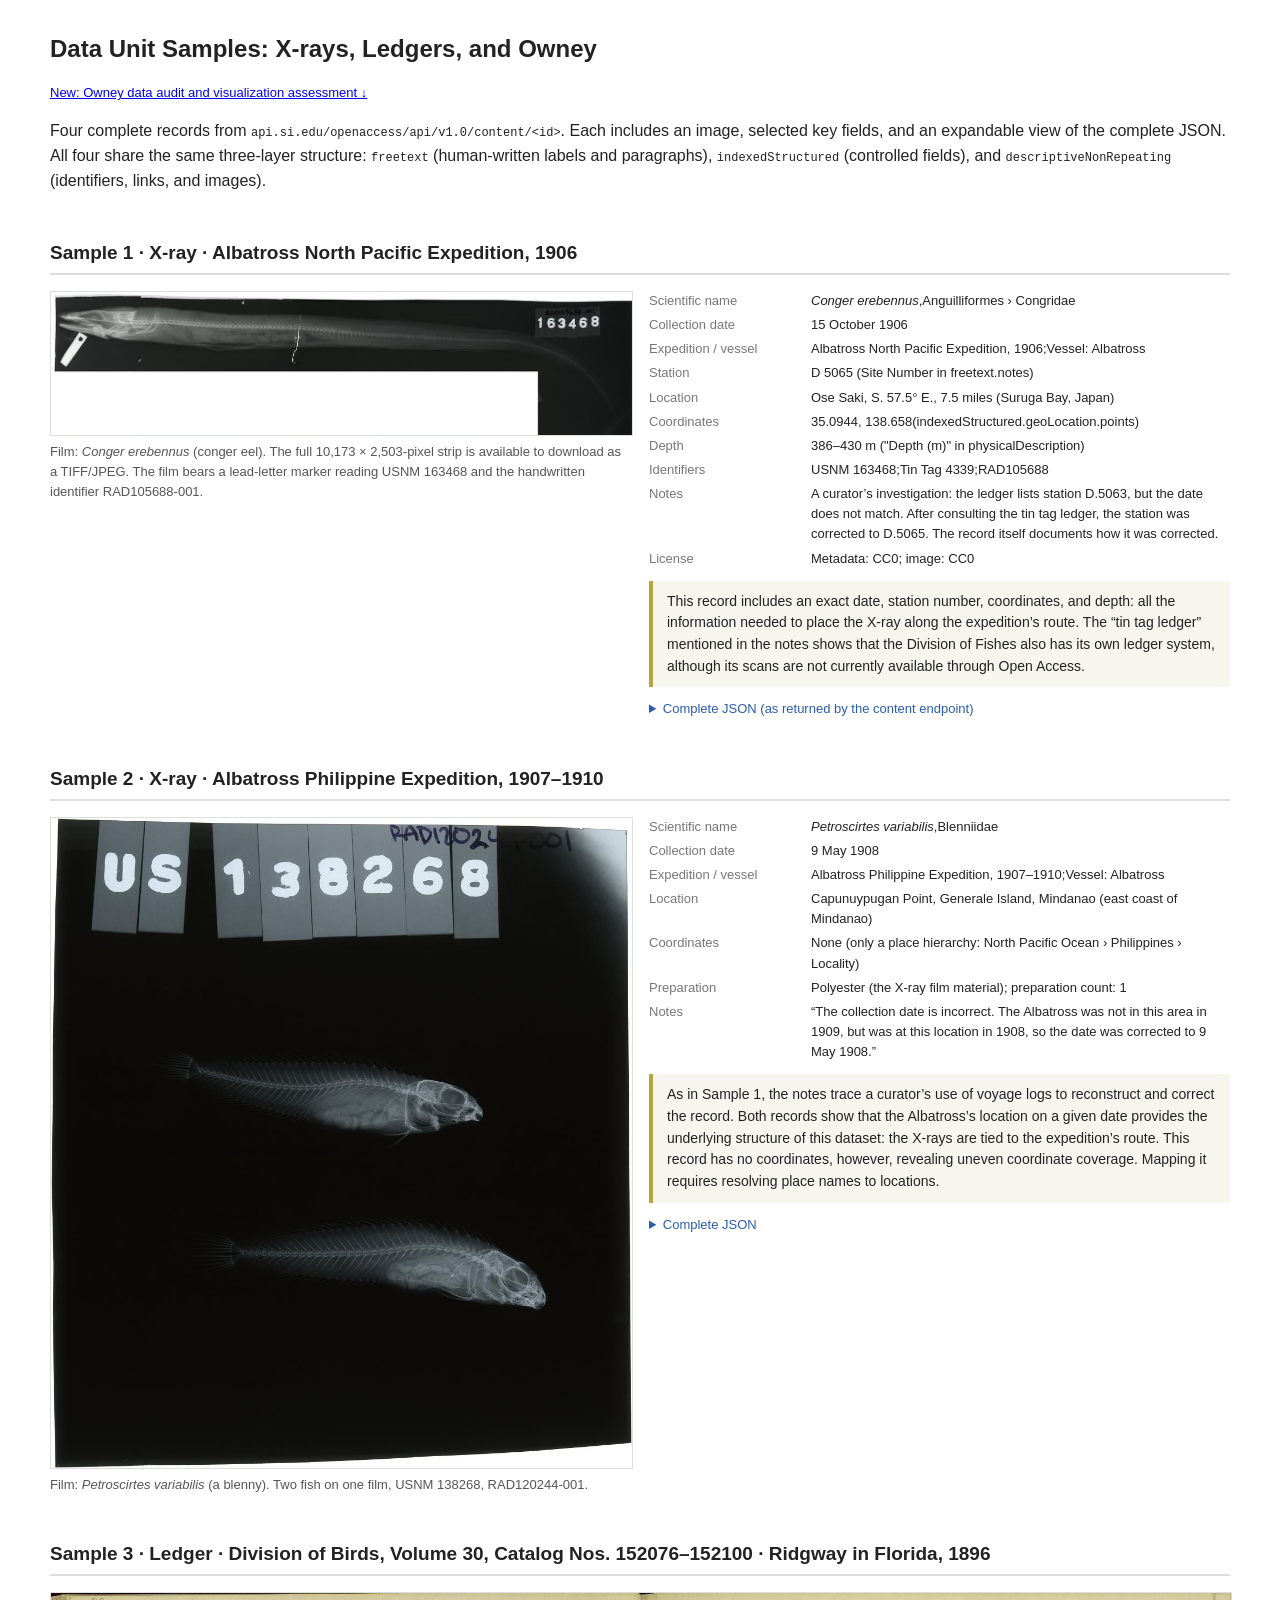
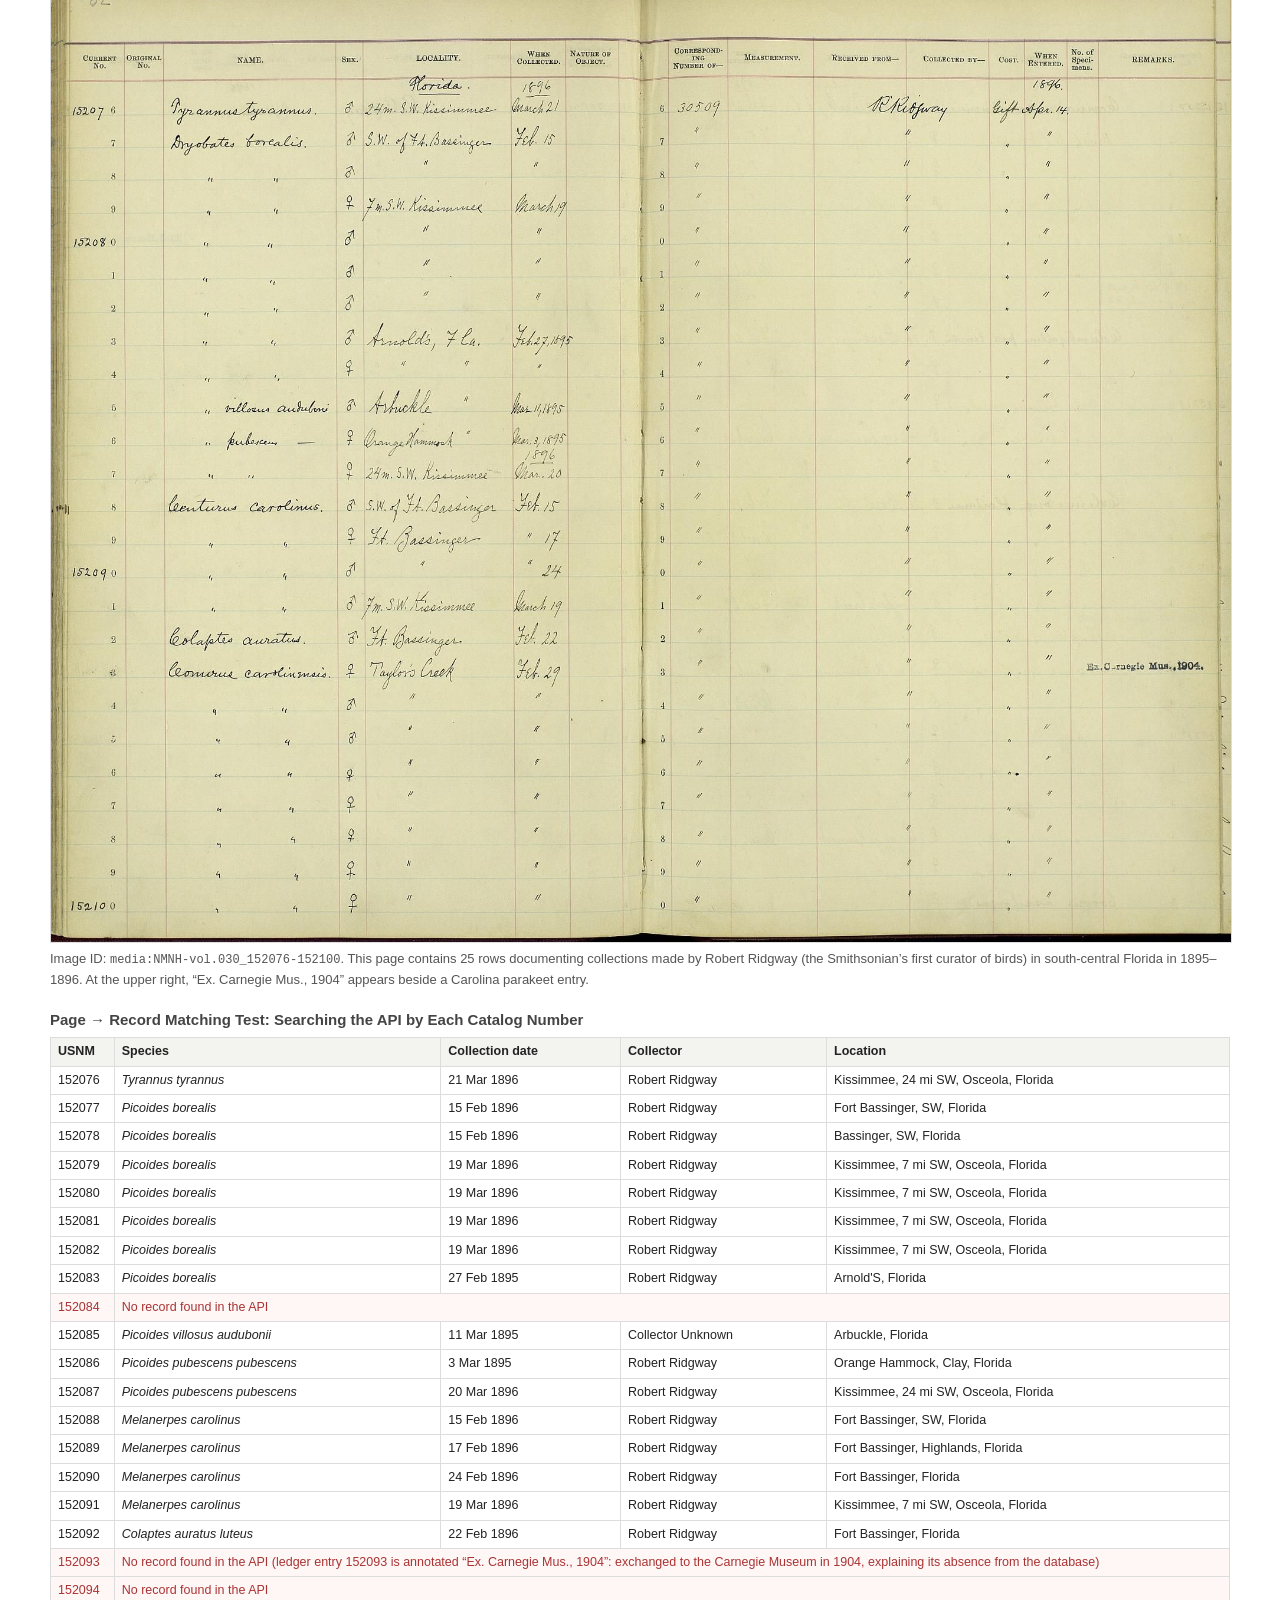
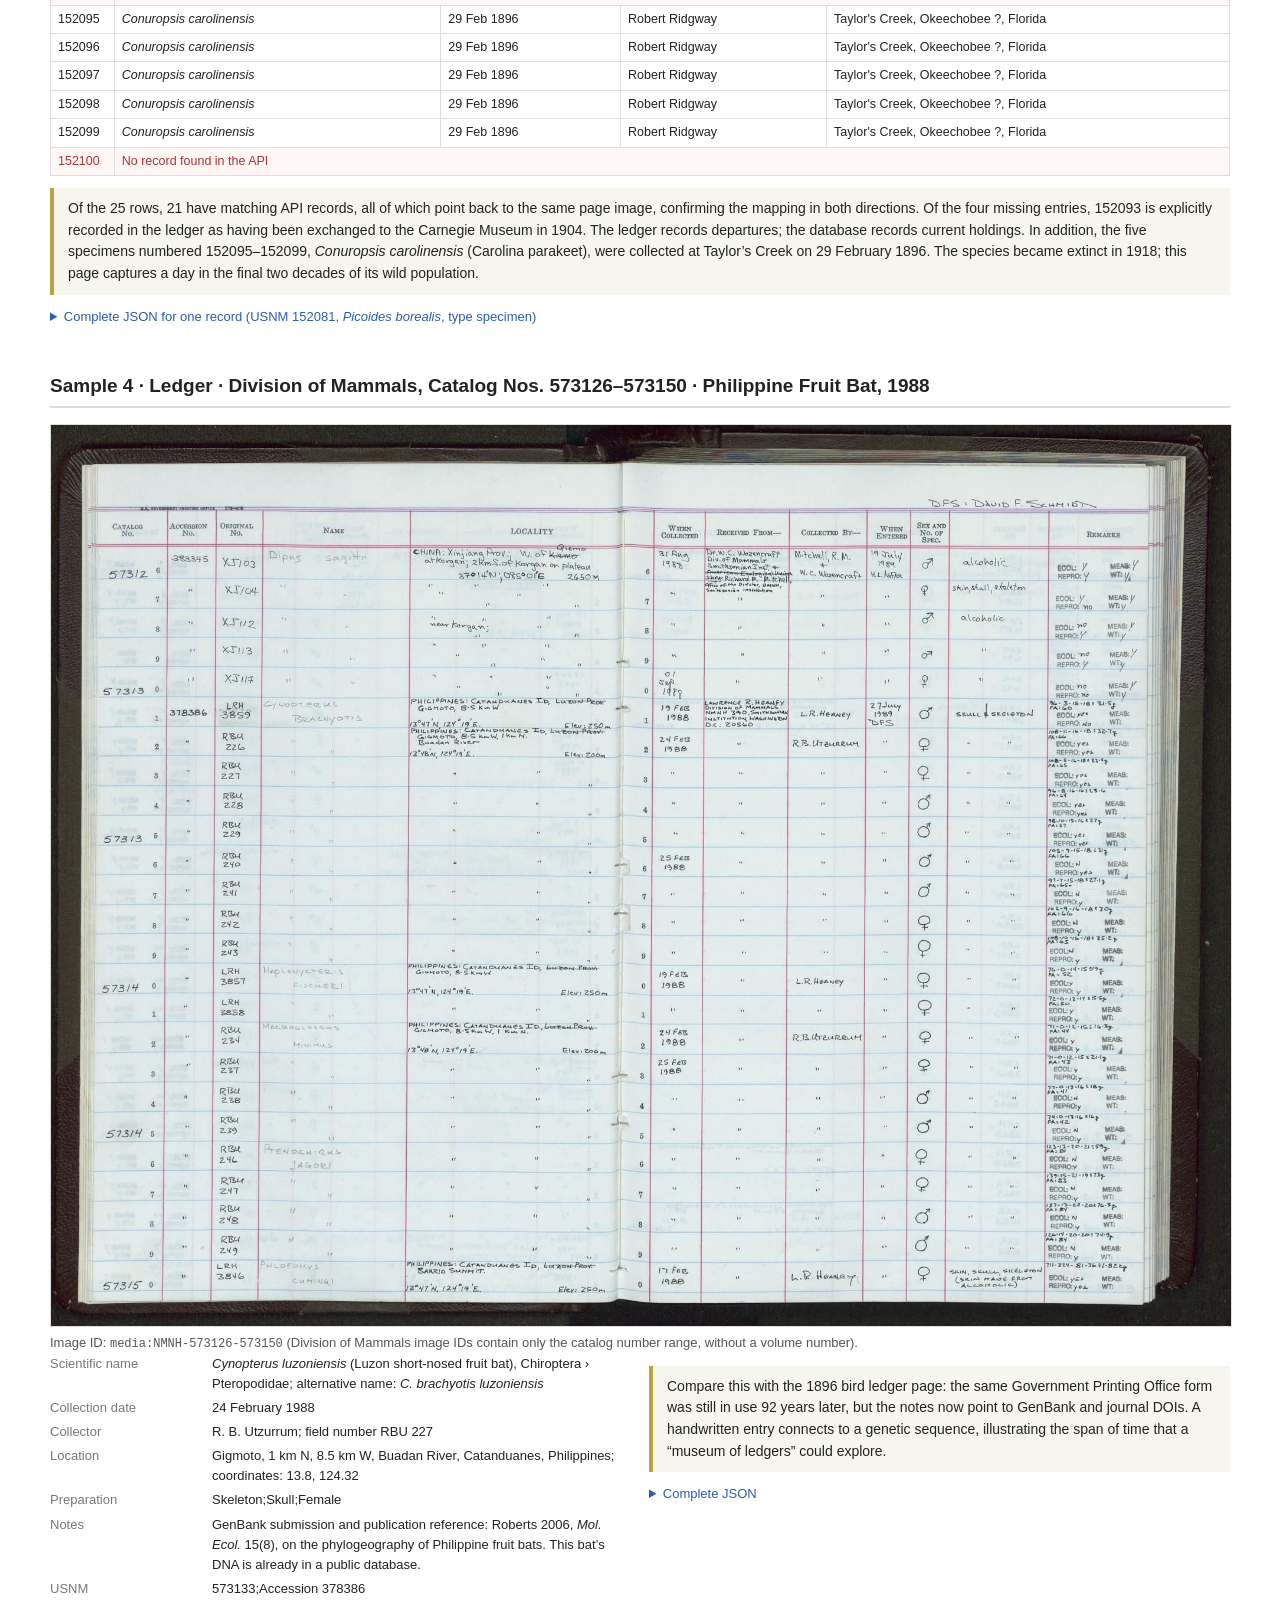
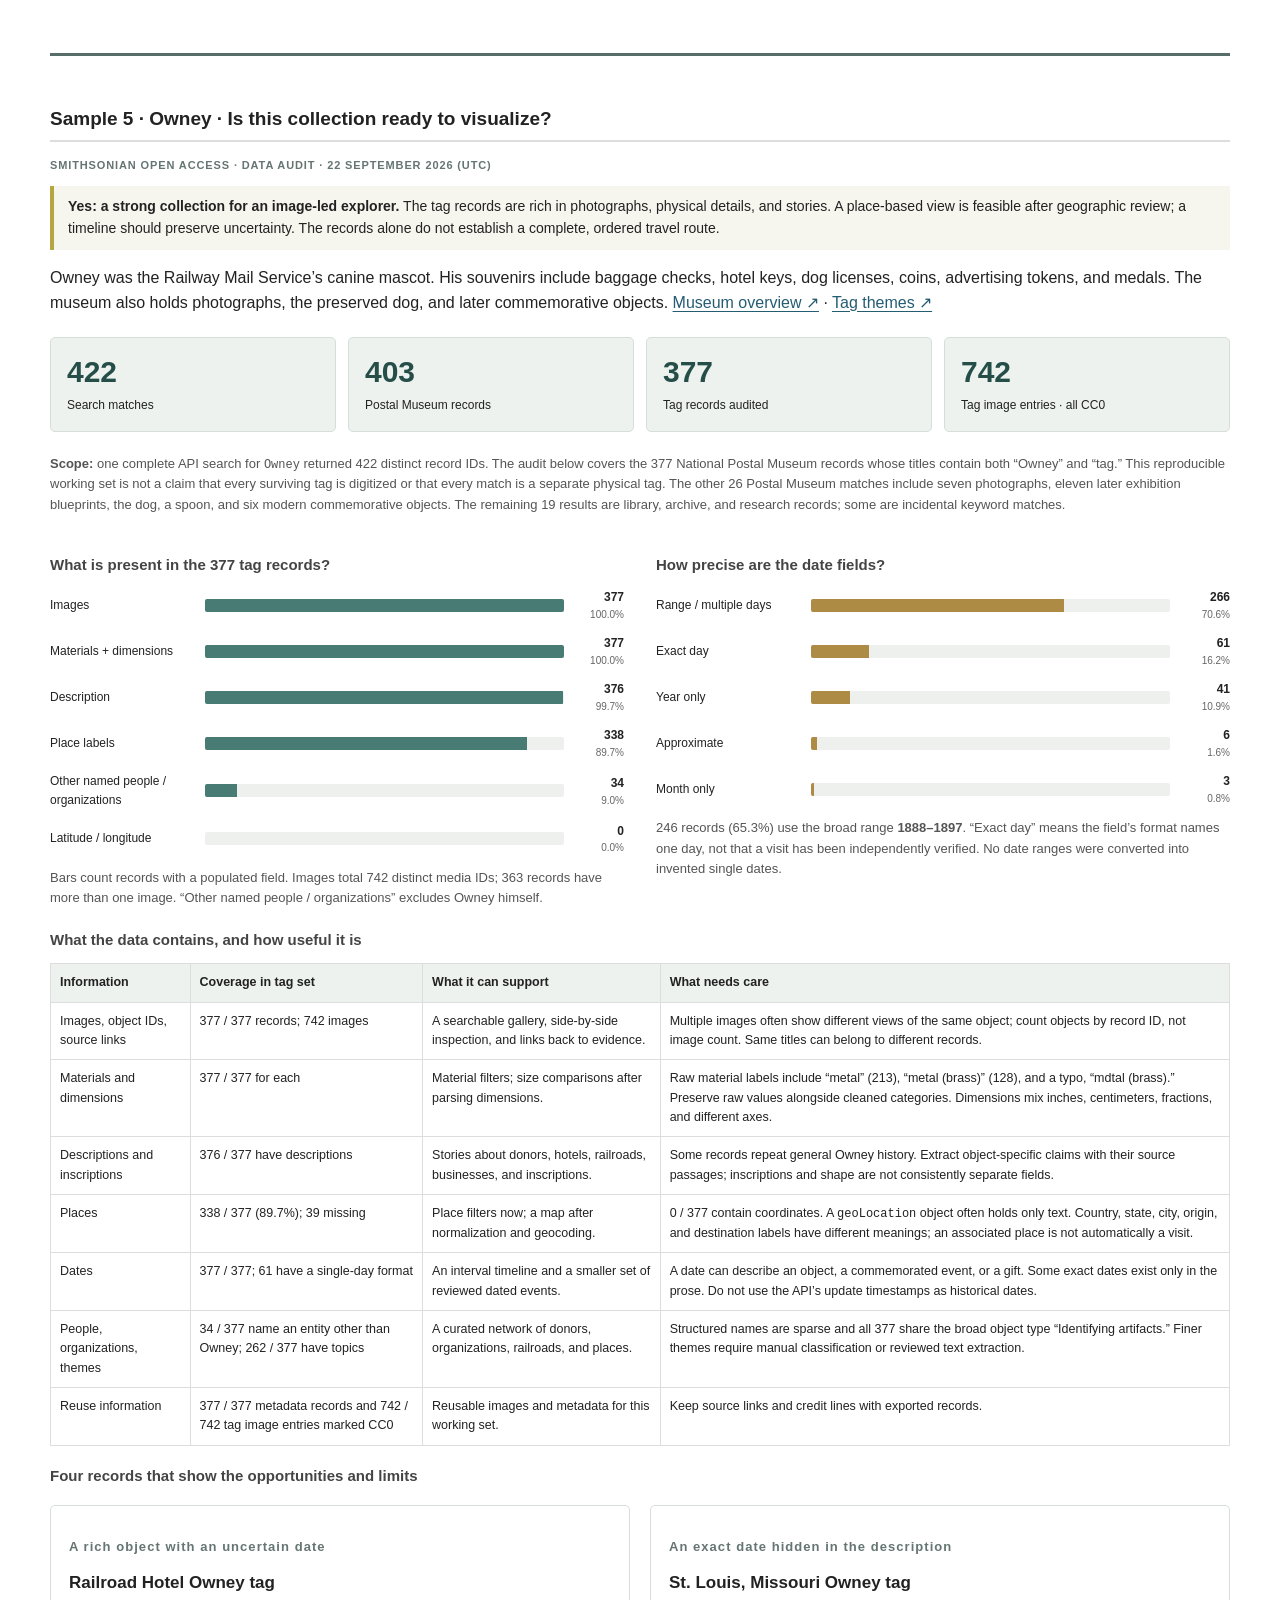
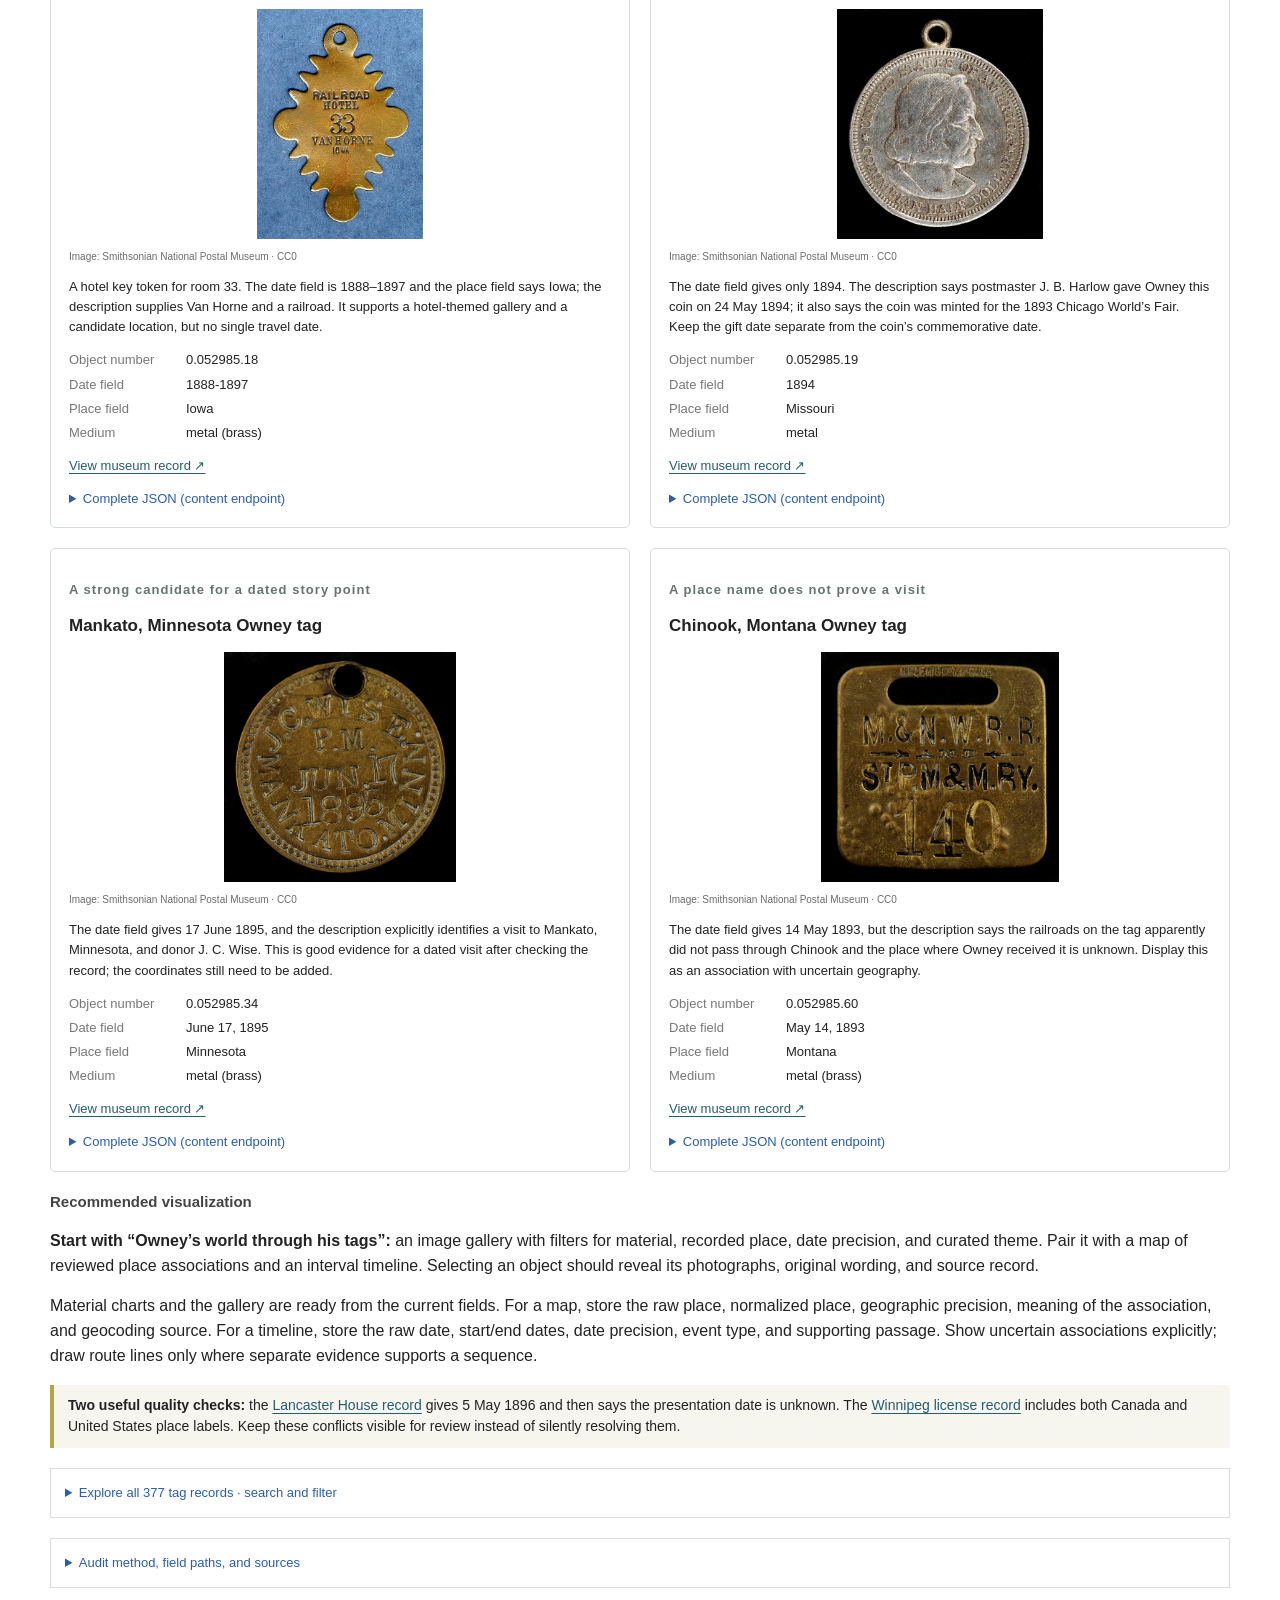
==== commit 7e083b42: "Added data verification for Oweny project" ====
--- a/si_data_unit_samples_english.html
+++ b/si_data_unit_samples_english.html
@@ -1,4 +1,4 @@
-<!doctype html><html lang="en"><head><meta charset="utf-8"><meta name="viewport" content="width=device-width,initial-scale=1"><title>Data Unit Samples: X-rays and Ledgers</title>
+<!doctype html><html lang="en"><head><meta charset="utf-8"><meta name="viewport" content="width=device-width,initial-scale=1"><title>Data Unit Samples: X-rays, Ledgers, and Owney</title>
 <style>
 body{font-family:-apple-system,"Segoe UI","PingFang SC","Microsoft YaHei",sans-serif;max-width:1180px;margin:30px auto;padding:0 20px;color:#222;line-height:1.55}
 h1{font-size:24px} h2{font-size:19px;margin-top:44px;border-bottom:2px solid #ddd;padding-bottom:6px} h3{font-size:15px;margin:18px 0 6px;color:#444}
@@ -8,8 +8,19 @@
 table{border-collapse:collapse;font-size:12.5px;width:100%} th,td{border:1px solid #ddd;padding:4px 7px;text-align:left} th{background:#f3f3f0} tr.miss td{color:#a33;background:#fff6f6}
 .note{background:#f7f6ee;border-left:4px solid #b5a642;padding:10px 14px;font-size:14px;margin:12px 0}
 .layer{font-size:13px;color:#555;margin:6px 0 0} code{font-size:12px}
+
+/* Owney data audit */
+#owney{margin-top:54px;padding-top:4px;border-top:3px solid #566d68} #owney a{color:#245c72;text-underline-offset:3px} #owney p{overflow-wrap:anywhere} #owney code{overflow-wrap:anywhere}
+#owney .ow-kicker,#owney .ow-eyebrow{color:#657572;font-size:11px;font-weight:700;letter-spacing:.08em} #owney .ow-stats{display:grid;grid-template-columns:repeat(4,minmax(0,1fr));gap:12px;margin:22px 0} #owney .ow-stats>div{background:#edf2ef;border:1px solid #d5dfd8;padding:16px;border-radius:5px} #owney .ow-stats strong{display:block;font-size:30px;line-height:1.2;color:#264e49} #owney .ow-stats span{font-size:12px;display:block;margin-top:6px}
+#owney .ow-charts{gap:32px;margin:20px 0} #owney .ow-charts>div{min-width:0} #owney .ow-bar-row{display:grid;grid-template-columns:145px minmax(30px,1fr) 50px;gap:10px;align-items:center;font-size:12px;margin:12px 0} #owney .ow-track{height:13px;background:#eef0ed;border-radius:2px;overflow:hidden} #owney .ow-fill{height:100%;background:#477b73} #owney .ow-fill.gold{background:#ae8b45} #owney .ow-bar-row b{text-align:right} #owney .ow-bar-row small{display:block;font-weight:400;color:#666}
+#owney .ow-scroll{overflow-x:auto;margin:12px 0} #owney .ow-table{min-width:660px} #owney .ow-table th{background:#edf2ef} #owney .ow-table td{vertical-align:top;padding:9px} #owney .ow-table th{padding:9px} #owney .ow-examples{display:grid;grid-template-columns:1fr 1fr;gap:20px;margin:18px 0} #owney .ow-card{border:1px solid #d7ddd8;padding:18px;border-radius:5px;min-width:0} #owney h4{font-size:17px;margin:4px 0 12px} #owney .ow-card img{width:100%;height:230px;object-fit:contain;background:#fff;border:0} #owney .ow-card p{font-size:13px} #owney .ow-card .ow-credit{font-size:10px;color:#6b6b6b} #owney .ow-card dl{grid-template-columns:105px minmax(0,1fr)} #owney .ow-card dd{overflow-wrap:anywhere} #owney pre{white-space:pre;max-width:100%;box-sizing:border-box} #owney>details{margin:20px 0;border:1px solid #ddd;padding:14px}
+#owney .ow-filters{display:grid;grid-template-columns:2fr 1fr 1fr;gap:12px;margin-top:18px} #owney label{display:flex;flex-direction:column;gap:5px;font-size:12px;font-weight:600;min-width:0} #owney input,#owney select,#owney button{font:inherit;padding:9px;border:1px solid #bdcbc4;border-radius:4px;min-width:0;background:white;color:#253d37} #owney input:focus-visible,#owney select:focus-visible,#owney button:focus-visible,#owney summary:focus-visible{outline:3px solid #bd923c;outline-offset:2px} #owney button{cursor:pointer;font-size:12px} #owney button:hover{background:#edf2ef} #owney .ow-controls{display:flex;gap:10px;align-items:center;flex-wrap:wrap;margin:12px 0} #owney .ow-controls p{margin:0 auto 0 0;font-size:12px} #owney .ow-id{display:block;color:#6e726f;margin-top:4px} #owney [hidden]{display:none!important}
+@media(max-width:800px){#owney .ow-examples{grid-template-columns:1fr} #owney .ow-stats{grid-template-columns:1fr 1fr} #owney .ow-filters{grid-template-columns:1fr} #owney .ow-bar-row{grid-template-columns:135px minmax(30px,1fr) 46px} #owney .ow-charts{gap:8px}}
+@media print{#owney .ow-filters,#owney .ow-controls{display:none} #owney .ow-card{break-inside:avoid}}
+
 </style></head><body>
-<h1>Data Unit Samples: X-ray and Ledger Records</h1>
+<h1>Data Unit Samples: X-rays, Ledgers, and Owney</h1>
+<p class="layer"><a href="#owney">New: Owney data audit and visualization assessment ↓</a></p>
 <p>Four complete records from <code>api.si.edu/openaccess/api/v1.0/content/&lt;id&gt;</code>. Each includes an image, selected key fields, and an expandable view of the complete JSON. All four share the same three-layer structure: <code>freetext</code> (human-written labels and paragraphs), <code>indexedStructured</code> (controlled fields), and <code>descriptiveNonRepeating</code> (identifiers, links, and images).</p>
 
 <h2>Sample 1 · X-ray · Albatross North Pacific Expedition, 1906</h2>
@@ -1155,4 +1166,825 @@
   &quot;lastTimeUpdated&quot;: &quot;1734460033&quot;,
   &quot;version&quot;: &quot;&quot;
 }</pre></details></div></div>
+
+<!-- OWNEY SECTION START -->
+<section id="owney" aria-labelledby="owney-heading">
+<h2 id="owney-heading">Sample 5 · Owney · Is this collection ready to visualize?</h2>
+<p class="ow-kicker">SMITHSONIAN OPEN ACCESS · DATA AUDIT · 22 SEPTEMBER 2026 (UTC)</p>
+<div class="note"><strong>Yes: a strong collection for an image-led explorer.</strong> The tag records are rich in photographs, physical details, and stories. A place-based view is feasible after geographic review; a timeline should preserve uncertainty. The records alone do not establish a complete, ordered travel route.</div>
+<p>Owney was the Railway Mail Service’s canine mascot. His souvenirs include baggage checks, hotel keys, dog licenses, coins, advertising tokens, and medals. The museum also holds photographs, the preserved dog, and later commemorative objects. <a href="https://postalmuseum.si.edu/owney" target="_blank" rel="noopener">Museum overview ↗</a> · <a href="https://postalmuseum.si.edu/exhibition/about-postal-operations-popular-culture-seals-symbols/owney-the-dog" target="_blank" rel="noopener">Tag themes ↗</a></p>
+<div class="ow-stats">
+ <div><strong>422</strong><span>Search matches</span></div><div><strong>403</strong><span>Postal Museum records</span></div><div><strong>377</strong><span>Tag records audited</span></div><div><strong>742</strong><span>Tag image entries · all CC0</span></div>
+</div>
+<p class="layer"><strong>Scope:</strong> one complete API search for <code>Owney</code> returned 422 distinct record IDs. The audit below covers the 377 National Postal Museum records whose titles contain both “Owney” and “tag.” This reproducible working set is not a claim that every surviving tag is digitized or that every match is a separate physical tag. The other 26 Postal Museum matches include seven photographs, eleven later exhibition blueprints, the dog, a spoon, and six modern commemorative objects. The remaining 19 results are library, archive, and research records; some are incidental keyword matches.</p>
+
+<div class="row ow-charts"><div><h3>What is present in the 377 tag records?</h3><div class="ow-bar-row"><span>Images</span><div class="ow-track"><div class="ow-fill teal" style="width:100%"></div></div><b>377<small>100.0%</small></b></div><div class="ow-bar-row"><span>Materials + dimensions</span><div class="ow-track"><div class="ow-fill teal" style="width:100%"></div></div><b>377<small>100.0%</small></b></div><div class="ow-bar-row"><span>Description</span><div class="ow-track"><div class="ow-fill teal" style="width:99.73474801061008%"></div></div><b>376<small>99.7%</small></b></div><div class="ow-bar-row"><span>Place labels</span><div class="ow-track"><div class="ow-fill teal" style="width:89.65517241379311%"></div></div><b>338<small>89.7%</small></b></div><div class="ow-bar-row"><span>Other named people / organizations</span><div class="ow-track"><div class="ow-fill teal" style="width:9.018567639257295%"></div></div><b>34<small>9.0%</small></b></div><div class="ow-bar-row"><span>Latitude / longitude</span><div class="ow-track"><div class="ow-fill teal" style="width:0%"></div></div><b>0<small>0.0%</small></b></div><p class="layer">Bars count records with a populated field. Images total 742 distinct media IDs; 363 records have more than one image. “Other named people / organizations” excludes Owney himself.</p></div><div><h3>How precise are the date fields?</h3><div class="ow-bar-row"><span>Range / multiple days</span><div class="ow-track"><div class="ow-fill gold" style="width:70.55702917771883%"></div></div><b>266<small>70.6%</small></b></div><div class="ow-bar-row"><span>Exact day</span><div class="ow-track"><div class="ow-fill gold" style="width:16.180371352785144%"></div></div><b>61<small>16.2%</small></b></div><div class="ow-bar-row"><span>Year only</span><div class="ow-track"><div class="ow-fill gold" style="width:10.875331564986737%"></div></div><b>41<small>10.9%</small></b></div><div class="ow-bar-row"><span>Approximate</span><div class="ow-track"><div class="ow-fill gold" style="width:1.5915119363395225%"></div></div><b>6<small>1.6%</small></b></div><div class="ow-bar-row"><span>Month only</span><div class="ow-track"><div class="ow-fill gold" style="width:0.7957559681697612%"></div></div><b>3<small>0.8%</small></b></div><p class="layer">246 records (65.3%) use the broad range <strong>1888–1897</strong>. “Exact day” means the field’s format names one day, not that a visit has been independently verified. No date ranges were converted into invented single dates.</p></div></div>
+
+<h3>What the data contains, and how useful it is</h3>
+<div class="ow-scroll"><table class="ow-table"><thead><tr><th>Information</th><th>Coverage in tag set</th><th>What it can support</th><th>What needs care</th></tr></thead><tbody>
+<tr><td>Images, object IDs, source links</td><td>377 / 377 records; 742 images</td><td>A searchable gallery, side-by-side inspection, and links back to evidence.</td><td>Multiple images often show different views of the same object; count objects by record ID, not image count. Same titles can belong to different records.</td></tr>
+<tr><td>Materials and dimensions</td><td>377 / 377 for each</td><td>Material filters; size comparisons after parsing dimensions.</td><td>Raw material labels include “metal” (213), “metal (brass)” (128), and a typo, “mdtal (brass).” Preserve raw values alongside cleaned categories. Dimensions mix inches, centimeters, fractions, and different axes.</td></tr>
+<tr><td>Descriptions and inscriptions</td><td>376 / 377 have descriptions</td><td>Stories about donors, hotels, railroads, businesses, and inscriptions.</td><td>Some records repeat general Owney history. Extract object-specific claims with their source passages; inscriptions and shape are not consistently separate fields.</td></tr>
+<tr><td>Places</td><td>338 / 377 (89.7%); 39 missing</td><td>Place filters now; a map after normalization and geocoding.</td><td>0 / 377 contain coordinates. A <code>geoLocation</code> object often holds only text. Country, state, city, origin, and destination labels have different meanings; an associated place is not automatically a visit.</td></tr>
+<tr><td>Dates</td><td>377 / 377; 61 have a single-day format</td><td>An interval timeline and a smaller set of reviewed dated events.</td><td>A date can describe an object, a commemorated event, or a gift. Some exact dates exist only in the prose. Do not use the API’s update timestamps as historical dates.</td></tr>
+<tr><td>People, organizations, themes</td><td>34 / 377 name an entity other than Owney; 262 / 377 have topics</td><td>A curated network of donors, organizations, railroads, and places.</td><td>Structured names are sparse and all 377 share the broad object type “Identifying artifacts.” Finer themes require manual classification or reviewed text extraction.</td></tr>
+<tr><td>Reuse information</td><td>377 / 377 metadata records and 742 / 742 tag image entries marked CC0</td><td>Reusable images and metadata for this working set.</td><td>Keep source links and credit lines with exported records.</td></tr>
+</tbody></table></div>
+
+<h3>Four records that show the opportunities and limits</h3>
+<div class="ow-examples"><article class="ow-card"><p class="ow-eyebrow">A rich object with an uncertain date</p><h4>Railroad Hotel Owney tag</h4><a href="https://postalmuseum.si.edu/object/npm_0.052985.18" target="_blank" rel="noopener"><img src="[data-uri]" alt="Railroad Hotel Owney tag — Smithsonian National Postal Museum" loading="lazy"></a><p class="ow-credit">Image: Smithsonian National Postal Museum · CC0</p><p>A hotel key token for room 33. The date field is 1888–1897 and the place field says Iowa; the description supplies Van Horne and a railroad. It supports a hotel-themed gallery and a candidate location, but no single travel date.</p><dl><dt>Object number</dt><dd>0.052985.18</dd><dt>Date field</dt><dd>1888-1897</dd><dt>Place field</dt><dd>Iowa</dd><dt>Medium</dt><dd>metal (brass)</dd></dl><p><a href="https://postalmuseum.si.edu/object/npm_0.052985.18" target="_blank" rel="noopener">View museum record ↗</a></p><details><summary>Complete JSON (content endpoint)</summary><pre>{
+  &quot;id&quot;: &quot;ld1-1643399842277-1643399842294-1&quot;,
+  &quot;title&quot;: &quot;Railroad Hotel Owney tag&quot;,
+  &quot;unitCode&quot;: &quot;NPM&quot;,
+  &quot;type&quot;: &quot;edanmdm&quot;,
+  &quot;url&quot;: &quot;edanmdm:npm_0.052985.18&quot;,
+  &quot;content&quot;: {
+    &quot;freetext&quot;: {
+      &quot;date&quot;: [
+        {
+          &quot;label&quot;: &quot;Date&quot;,
+          &quot;content&quot;: &quot;1888-1897&quot;
+        }
+      ],
+      &quot;name&quot;: [
+        {
+          &quot;label&quot;: &quot;Honoree&quot;,
+          &quot;content&quot;: &quot;Owney, American, c. 1888 - 1897&quot;
+        }
+      ],
+      &quot;notes&quot;: [
+        {
+          &quot;label&quot;: &quot;Description&quot;,
+          &quot;content&quot;: &quot;Owney received this creatively shaped hotel room key token for room #33 during a stop along the Chicago, Milwaukee, and St. Paul Railroad line at Van Horne, Iowa. The token has no date, Owney traveled through Iowa several times during his travels, and it could have been given to him anytime between 1888 and 1897.&quot;
+        }
+      ],
+      &quot;place&quot;: [
+        {
+          &quot;label&quot;: &quot;Place&quot;,
+          &quot;content&quot;: &quot;Iowa&quot;
+        }
+      ],
+      &quot;topic&quot;: [
+        {
+          &quot;label&quot;: &quot;Topic&quot;,
+          &quot;content&quot;: &quot;The Gilded Age (1877-1920)&quot;
+        },
+        {
+          &quot;label&quot;: &quot;Topic&quot;,
+          &quot;content&quot;: &quot;Popular Culture&quot;
+        }
+      ],
+      &quot;setName&quot;: [
+        {
+          &quot;label&quot;: &quot;See more items in&quot;,
+          &quot;content&quot;: &quot;National Postal Museum Collection&quot;
+        }
+      ],
+      &quot;dataSource&quot;: [
+        {
+          &quot;label&quot;: &quot;Data Source&quot;,
+          &quot;content&quot;: &quot;National Postal Museum&quot;
+        }
+      ],
+      &quot;identifier&quot;: [
+        {
+          &quot;label&quot;: &quot;Object number&quot;,
+          &quot;content&quot;: &quot;0.052985.18&quot;
+        }
+      ],
+      &quot;objectType&quot;: [
+        {
+          &quot;label&quot;: &quot;Type&quot;,
+          &quot;content&quot;: &quot;Seals, Symbols &amp; Signage&quot;
+        }
+      ],
+      &quot;physicalDescription&quot;: [
+        {
+          &quot;label&quot;: &quot;Medium&quot;,
+          &quot;content&quot;: &quot;metal (brass)&quot;
+        },
+        {
+          &quot;label&quot;: &quot;Dimensions&quot;,
+          &quot;content&quot;: &quot;Height x Width x Depth: 3 3/4 × 2 9/16 × 1/16 in. (9.53 × 6.51 × 0.16 cm)&quot;
+        }
+      ]
+    },
+    &quot;indexedStructured&quot;: {
+      &quot;date&quot;: [
+        &quot;1880s&quot;,
+        &quot;1890s&quot;
+      ],
+      &quot;name&quot;: [
+        &quot;Owney&quot;
+      ],
+      &quot;place&quot;: [
+        &quot;Iowa&quot;
+      ],
+      &quot;topic&quot;: [
+        &quot;The Gilded Age (1877-1920)&quot;,
+        &quot;Popular Culture&quot;
+      ],
+      &quot;geoLocation&quot;: [
+        {
+          &quot;Other&quot;: {
+            &quot;type&quot;: &quot;Place&quot;,
+            &quot;content&quot;: &quot;Iowa&quot;
+          }
+        }
+      ],
+      &quot;object_type&quot;: [
+        &quot;Identifying artifacts&quot;
+      ],
+      &quot;online_media_type&quot;: [
+        &quot;Images&quot;
+      ]
+    },
+    &quot;descriptiveNonRepeating&quot;: {
+      &quot;guid&quot;: &quot;http://n2t.net/ark:/65665/hm8eda08953-2694-4a1c-b13f-bd1e1faa5cad&quot;,
+      &quot;title&quot;: {
+        &quot;label&quot;: &quot;Title&quot;,
+        &quot;content&quot;: &quot;Railroad Hotel Owney tag&quot;
+      },
+      &quot;record_ID&quot;: &quot;npm_0.052985.18&quot;,
+      &quot;unit_code&quot;: &quot;NPM&quot;,
+      &quot;title_sort&quot;: &quot;RAILROAD HOTEL OWNEY TAG&quot;,
+      &quot;data_source&quot;: &quot;National Postal Museum&quot;,
+      &quot;record_link&quot;: &quot;https://postalmuseum.si.edu/object/npm_0.052985.18&quot;,
+      &quot;online_media&quot;: {
+        &quot;media&quot;: [
+          {
+            &quot;id&quot;: &quot;media:NPM-52985_18&quot;,
+            &quot;guid&quot;: &quot;http://n2t.net/ark:/65665/sy76a7298e1-164c-4c28-9e0b-c5e72e8d82ee&quot;,
+            &quot;type&quot;: &quot;Images&quot;,
+            &quot;idsId&quot;: &quot;NPM-52985_18&quot;,
+            &quot;usage&quot;: {
+              &quot;access&quot;: &quot;CC0&quot;
+            },
+            &quot;content&quot;: &quot;https://ids.si.edu/ids/deliveryService?id=NPM-52985_18&quot;,
+            &quot;thumbnail&quot;: &quot;https://ids.si.edu/ids/deliveryService?id=NPM-52985_18&quot;,
+            &quot;altTextAccessibility&quot;: &quot;Collection: National Postal Museum (SI); Honoree: Owney; Place: Iowa; Transferring Unit: Post Office Department&quot;,
+            &quot;extDescrAccessibility&quot;: &quot;Owney received this creatively shaped hotel room key token for room #33 during a stop along the Chicago, Milwaukee, and St. Paul Railroad line at Van Horne, Iowa. The token has no date, Owney traveled through Iowa several times during his travels, and it could have been given to him anytime between 1888 and 1897. Height x Width x Depth: 3 3/4 × 2 9/16 × 1/16 in. (9.53 × 6.51 × 0.16 cm)&quot;,
+            &quot;resources&quot;: [
+              {
+                &quot;label&quot;: &quot;High-resolution JPEG&quot;,
+                &quot;url&quot;: &quot;https://ids.si.edu/ids/download?id=NPM-52985_18.jpg&quot;,
+                &quot;width&quot;: 1103,
+                &quot;height&quot;: 1530,
+                &quot;dimensions&quot;: &quot;1103x1530&quot;
+              },
+              {
+                &quot;label&quot;: &quot;Screen Image&quot;,
+                &quot;url&quot;: &quot;https://ids.si.edu/ids/download?id=NPM-52985_18_screen&quot;
+              },
+              {
+                &quot;label&quot;: &quot;Thumbnail Image&quot;,
+                &quot;url&quot;: &quot;https://ids.si.edu/ids/download?id=NPM-52985_18_thumb&quot;
+              }
+            ]
+          }
+        ],
+        &quot;mediaCount&quot;: 1
+      },
+      &quot;metadata_usage&quot;: {
+        &quot;access&quot;: &quot;CC0&quot;
+      }
+    }
+  },
+  &quot;hash&quot;: &quot;550a28500d6c83c43e987bf8e3fa0176dee9515c&quot;,
+  &quot;docSignature&quot;: &quot;db3c7424094bc6b8ce19b1b508638484&quot;,
+  &quot;timestamp&quot;: &quot;1663786505&quot;,
+  &quot;lastTimeUpdated&quot;: &quot;1769624156&quot;,
+  &quot;version&quot;: &quot;&quot;
+}</pre></details></article><article class="ow-card"><p class="ow-eyebrow">An exact date hidden in the description</p><h4>St. Louis, Missouri Owney tag</h4><a href="https://postalmuseum.si.edu/object/npm_0.052985.19" target="_blank" rel="noopener"><img src="[data-uri]